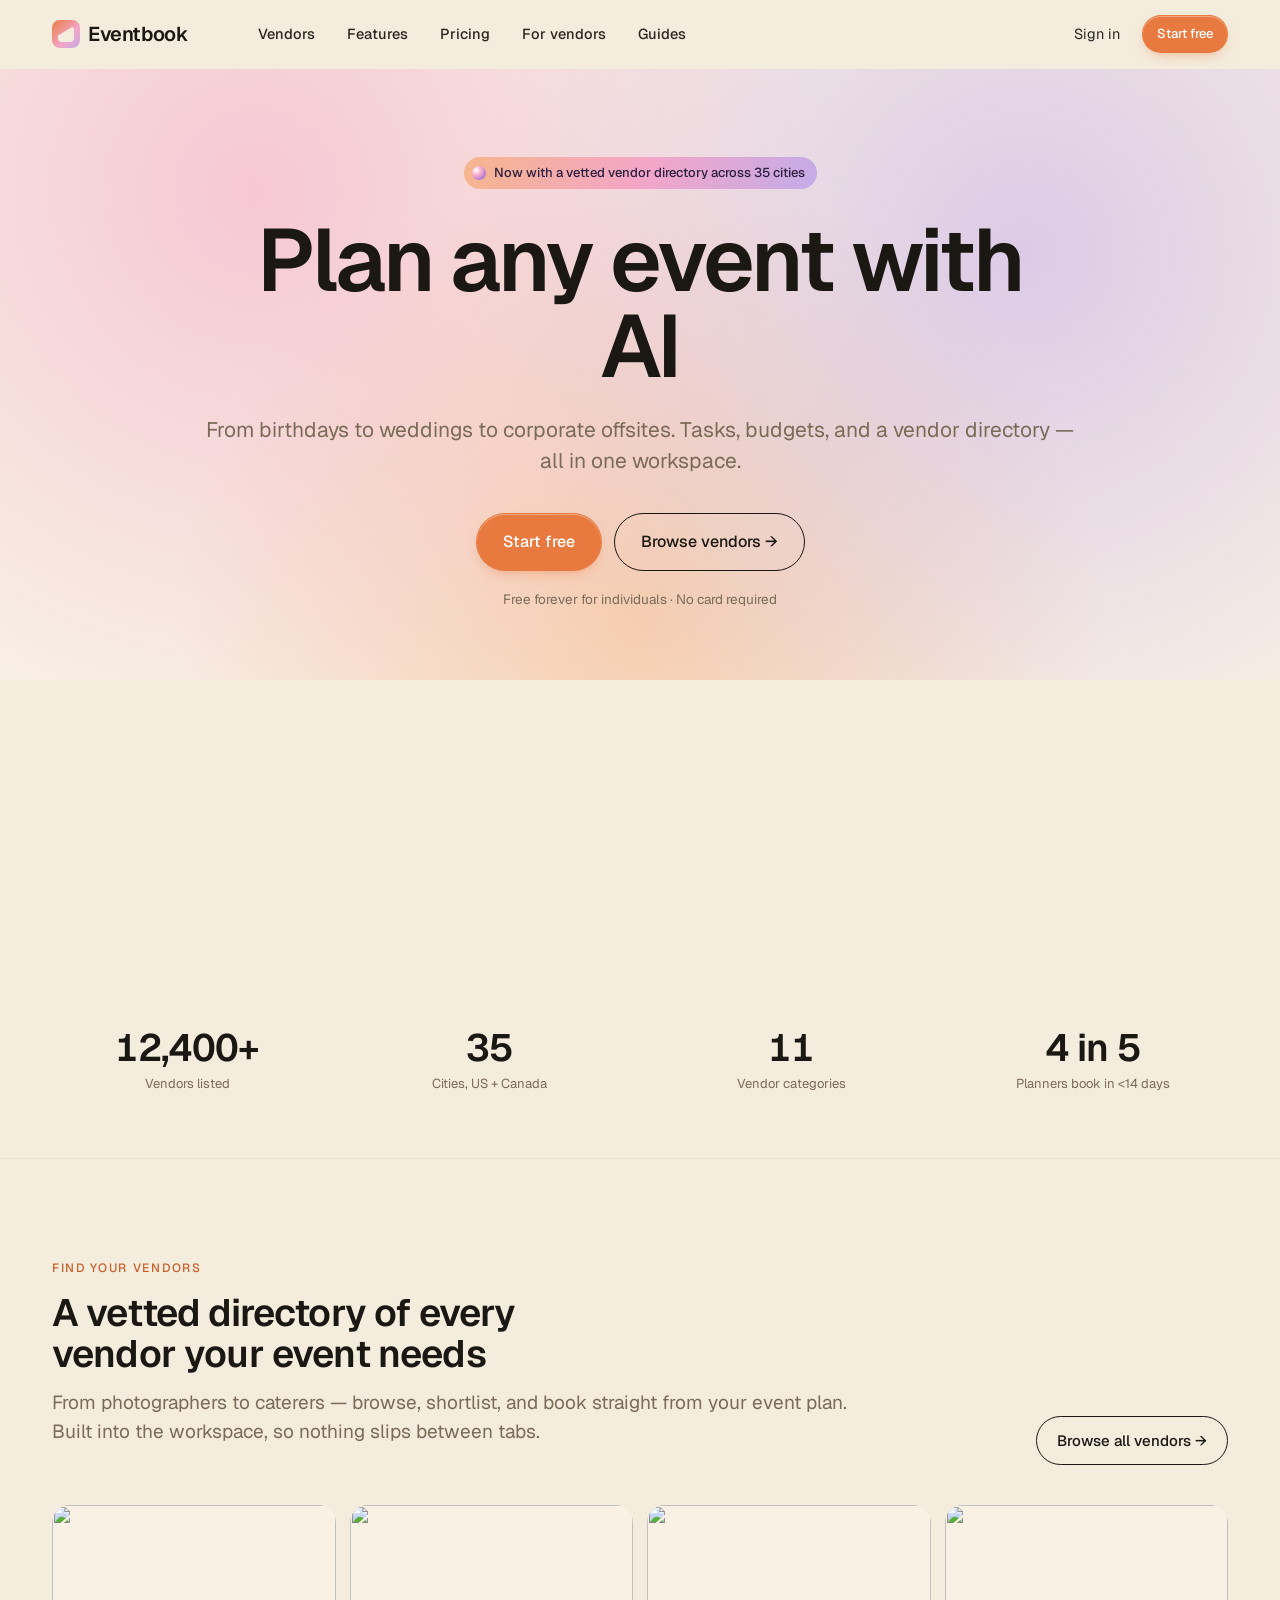
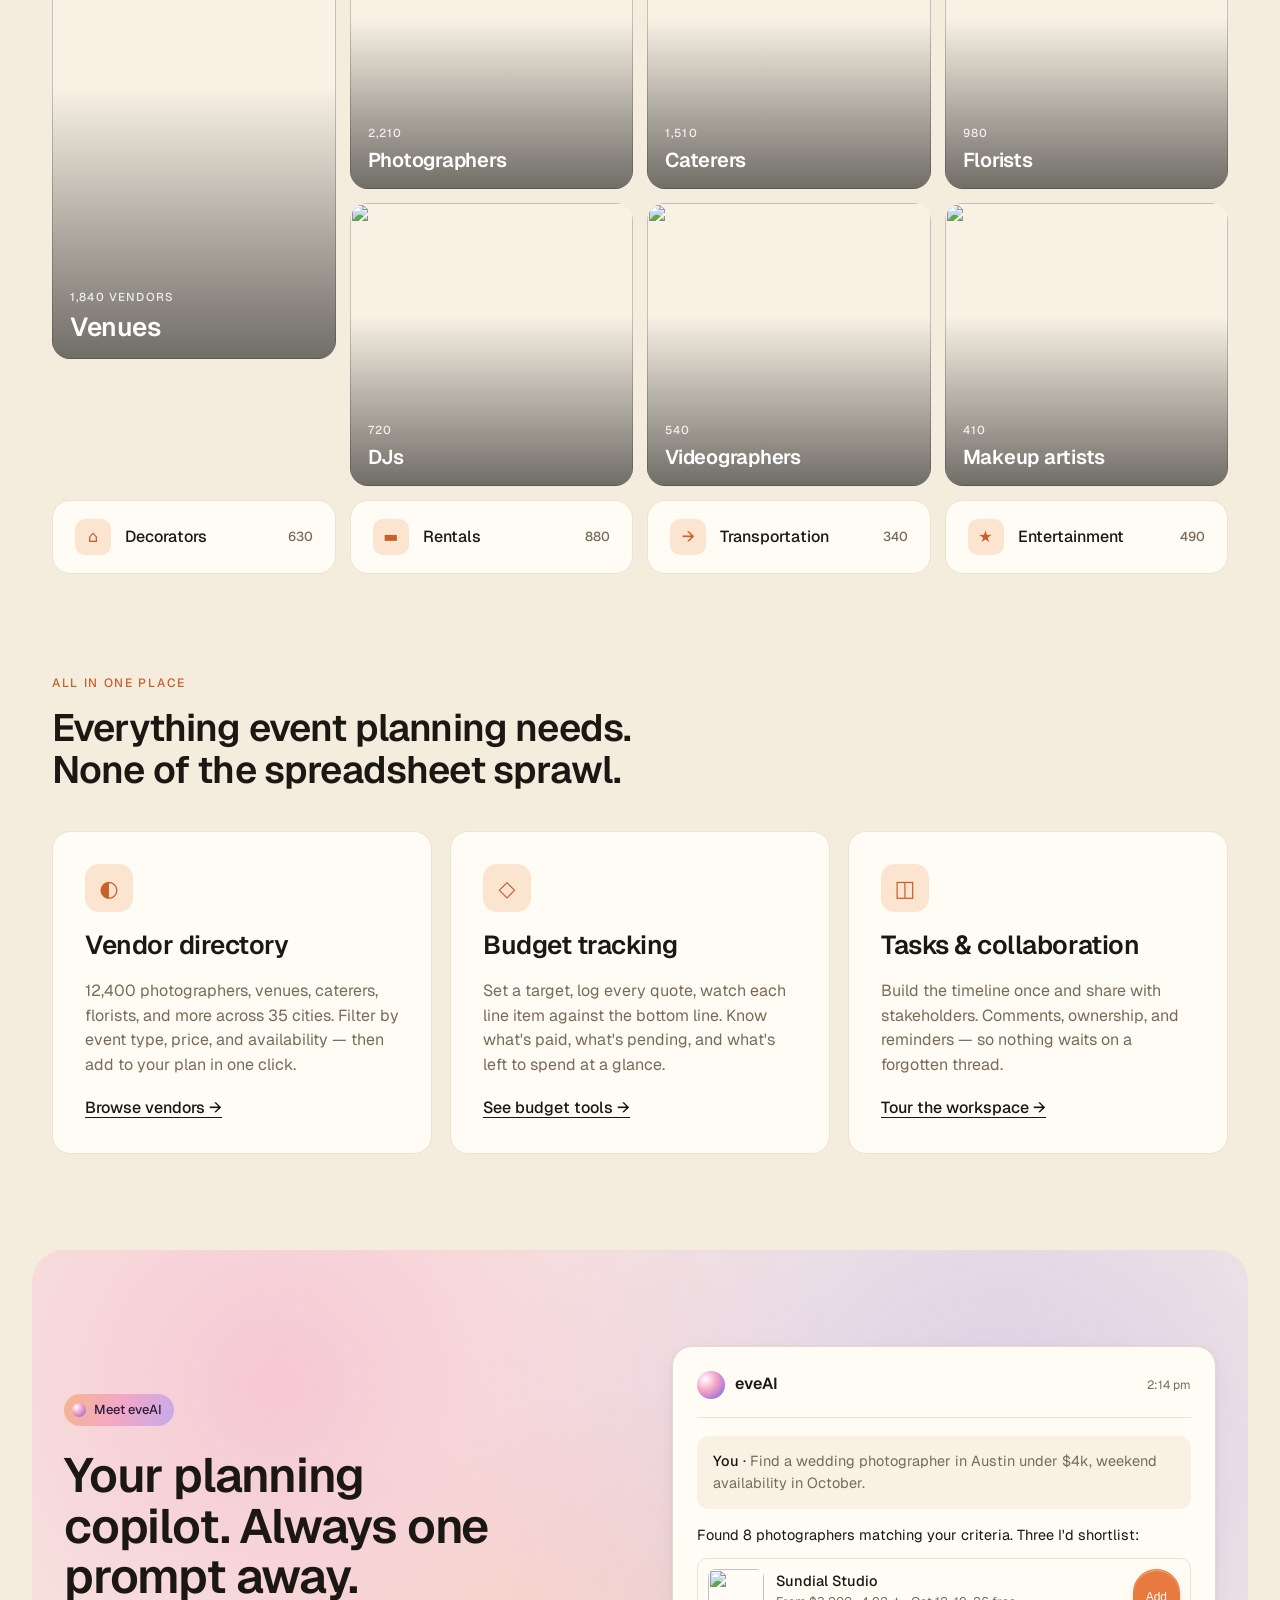
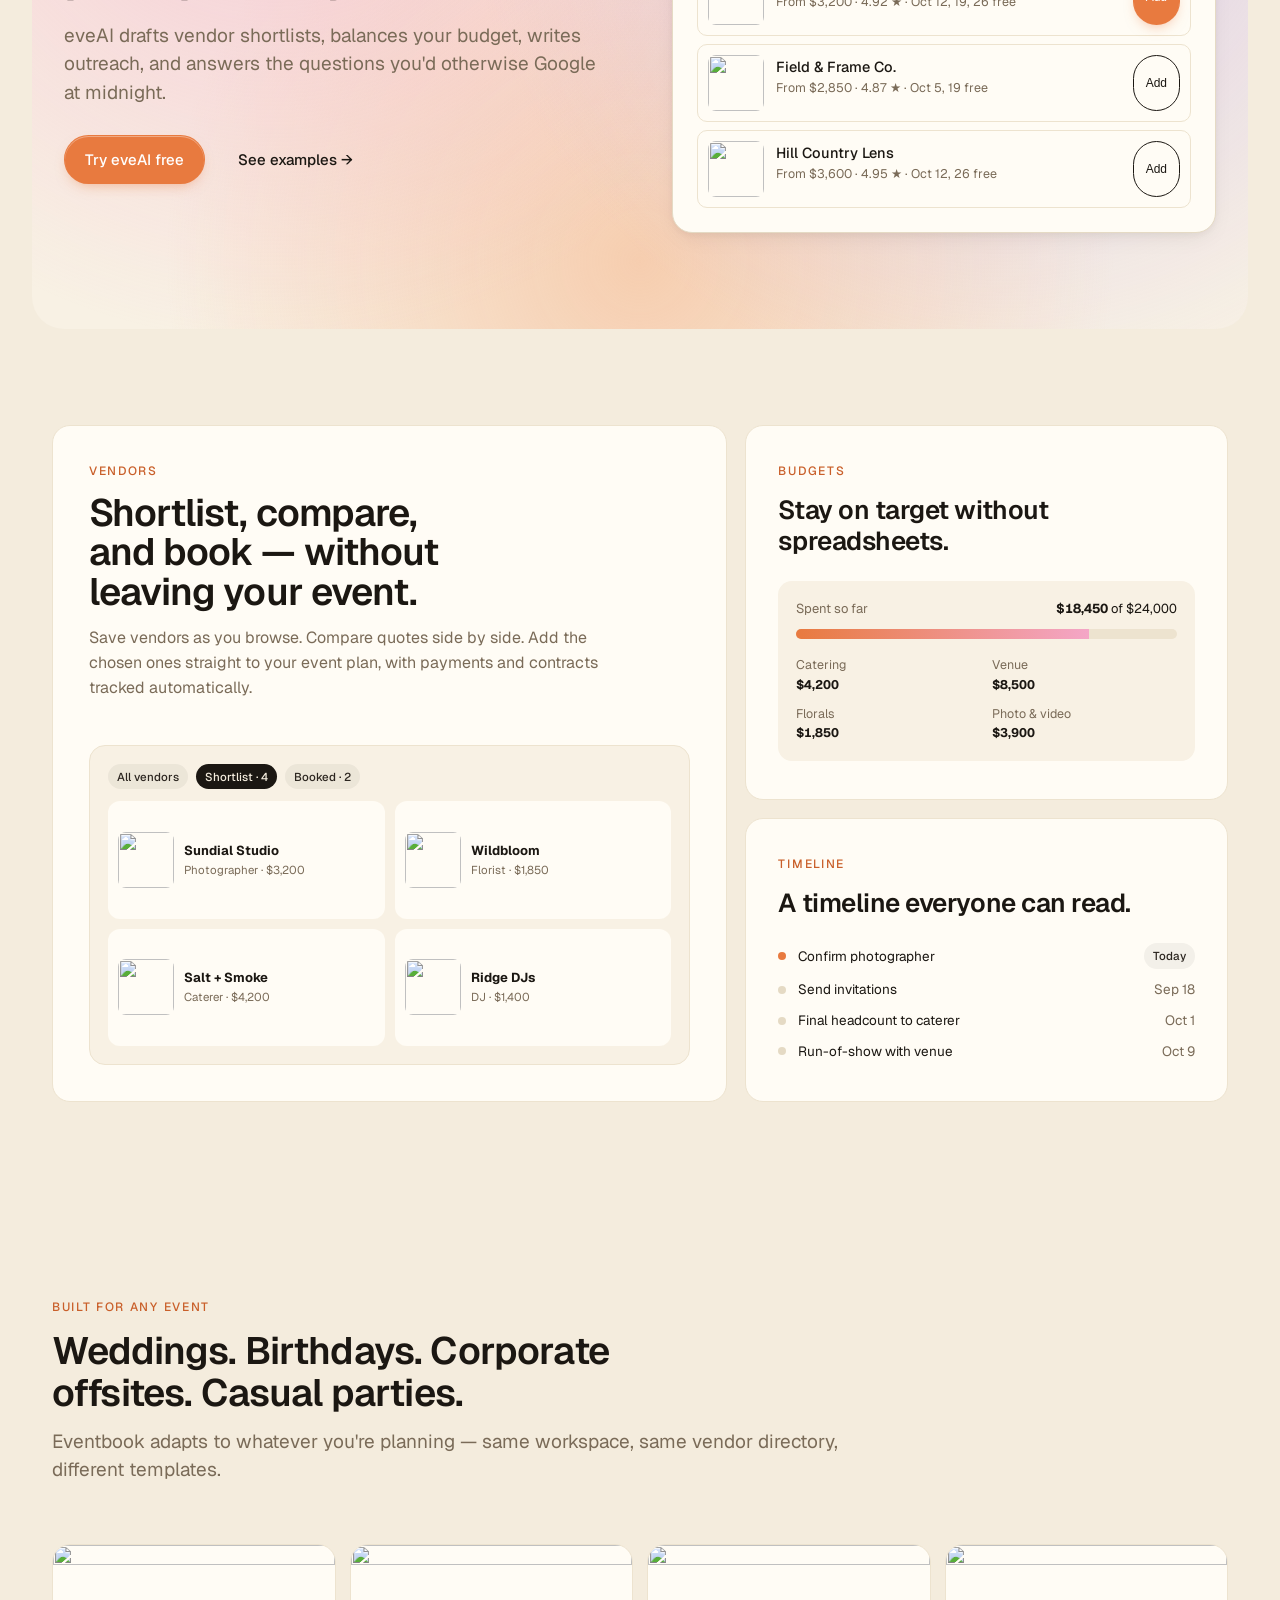
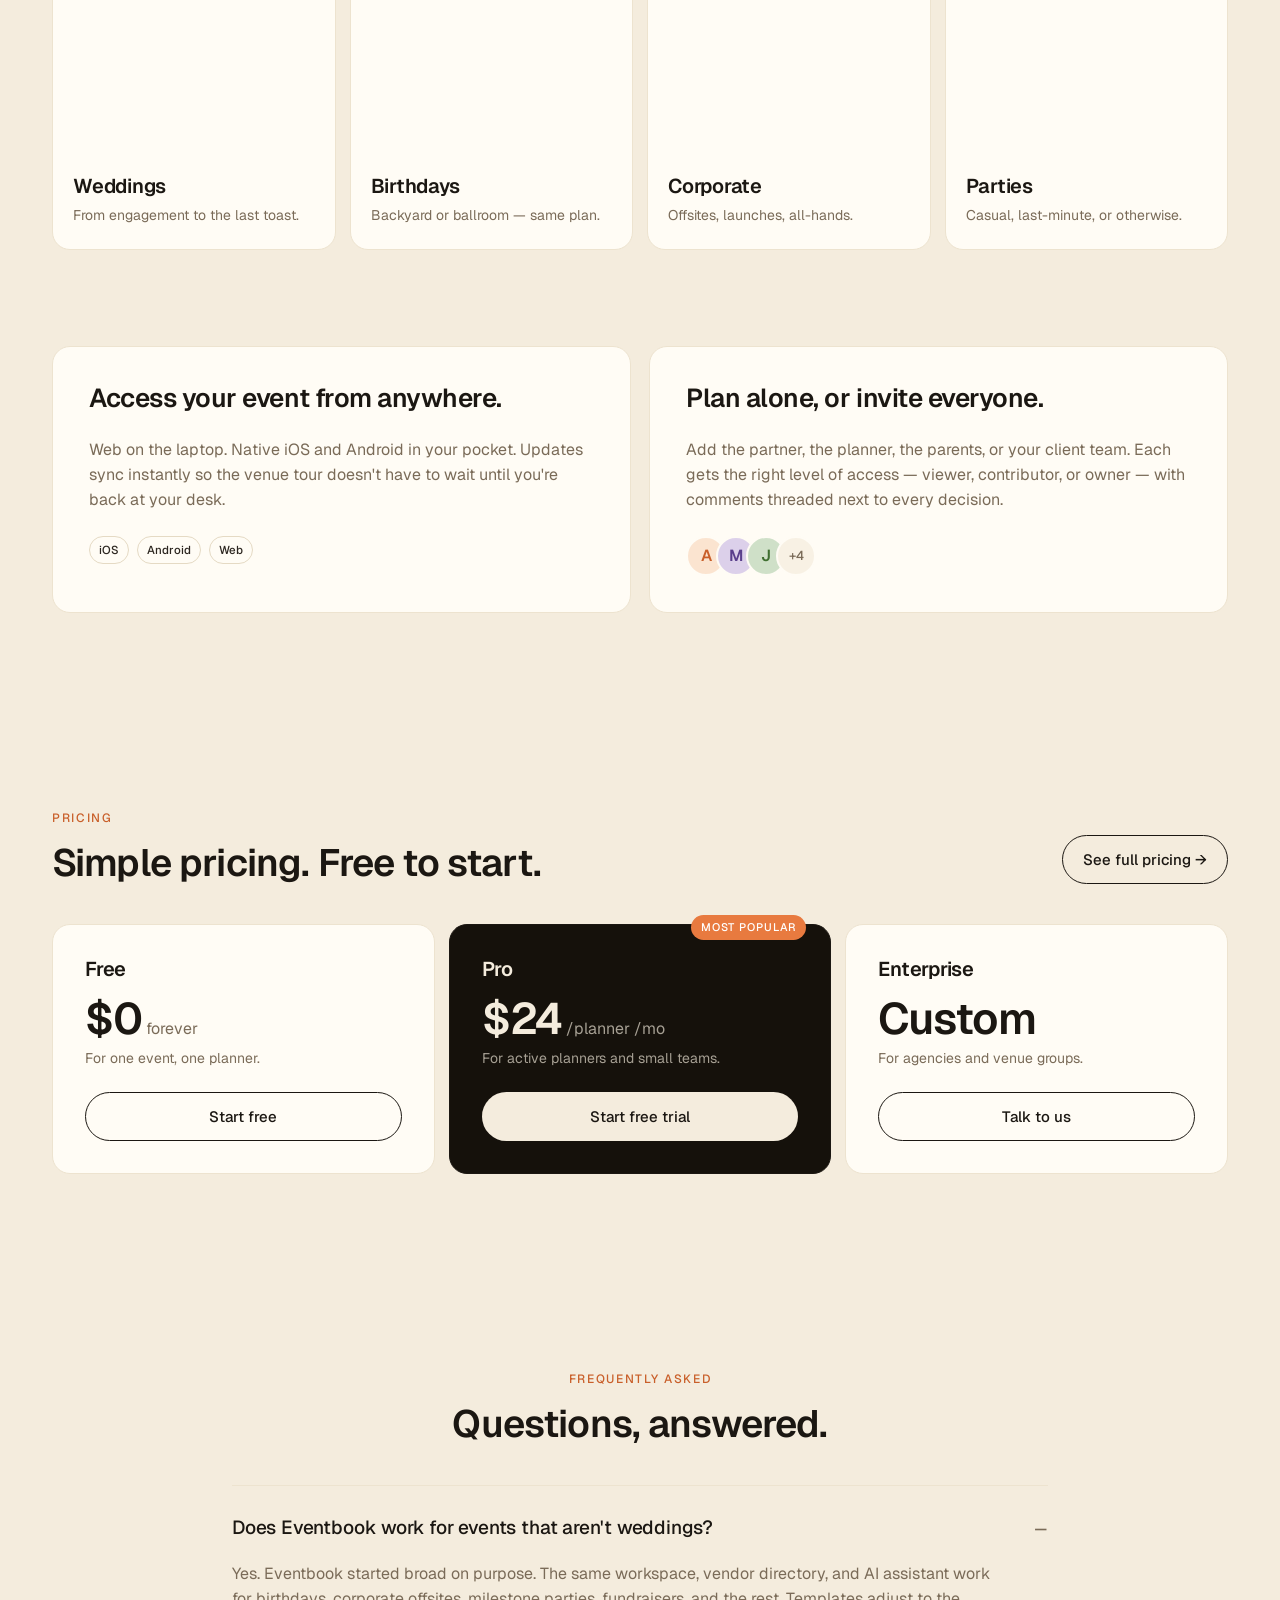
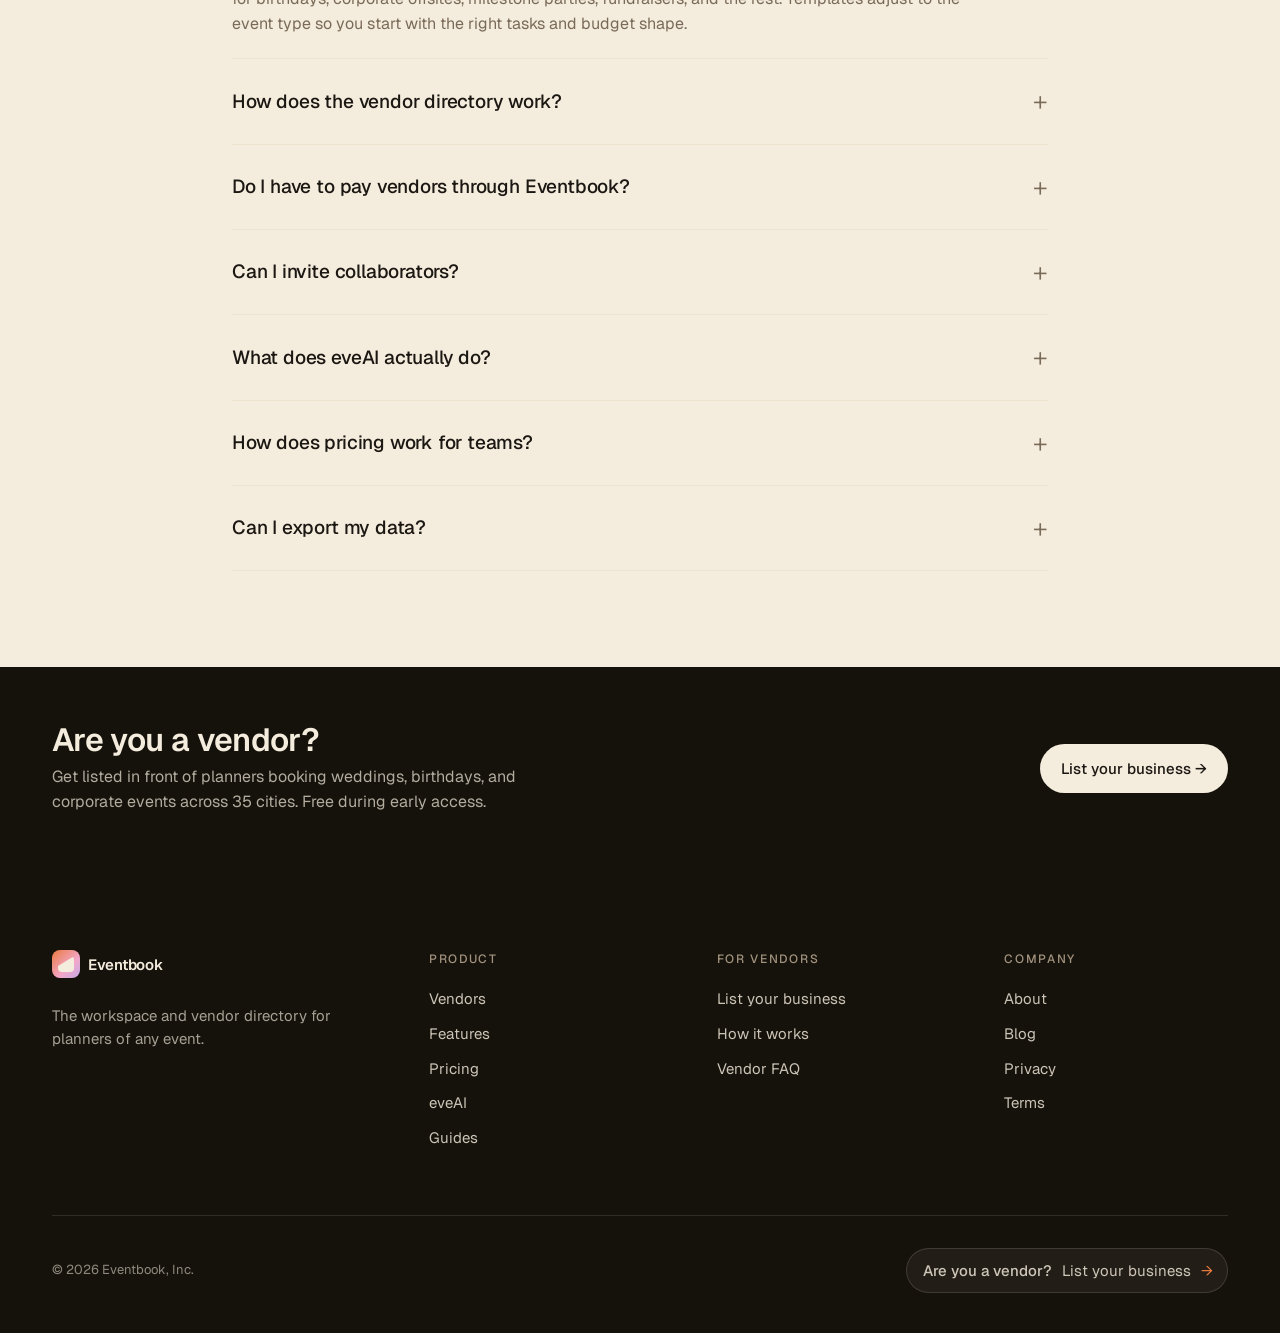
==== index.html @ e041ca1d "Add files via upload" ====
<!DOCTYPE html>
<html lang="en">
<head>
<meta charset="UTF-8" />
<meta name="viewport" content="width=device-width, initial-scale=1" />
<title>Eventbook — Plan any event with AI</title>
<link rel="preconnect" href="https://fonts.googleapis.com" />
<link rel="preconnect" href="https://fonts.gstatic.com" crossorigin />
<link href="https://fonts.googleapis.com/css2?family=Geist:wght@400;500;600;700&display=swap" rel="stylesheet" />
<link rel="stylesheet" href="style.css" />
</head>
<body data-screen-label="01 Home">

<!-- ============ NAV ============ -->
<header class="nav">
  <div class="container nav-inner">
    <a href="index.html" class="logo">
      <span class="logo-mark"></span>
      Eventbook
    </a>
    <nav class="nav-links">
      <a href="vendors.html">Vendors</a>
      <a href="#features">Features</a>
      <a href="#pricing">Pricing</a>
      <a href="for-vendors.html">For vendors</a>
      <a href="#guides">Guides</a>
    </nav>
    <div class="nav-actions">
      <a class="signin" href="#">Sign in</a>
      <a class="btn btn-primary btn-sm" href="#">Start free</a>
    </div>
  </div>
</header>

<!-- ============ HERO ============ -->
<section class="ai-bg" style="padding: 88px 0 56px; position: relative; overflow: hidden;">
  <div class="container" style="text-align: center; position: relative;">
    <span class="ai-pill" style="margin-bottom: 28px;">
      <span class="ai-dot"></span>
      Now with a vetted vendor directory across 35 cities
    </span>
    <h1 class="display-1" style="max-width: 14ch; margin: 0 auto;">Plan any event with AI</h1>
    <p class="lead" style="margin: 24px auto 0; font-size: 21px;">
      From birthdays to weddings to corporate offsites. Tasks, budgets, and a vendor directory — all in one workspace.
    </p>
    <div style="display: inline-flex; gap: 12px; margin-top: 36px; flex-wrap: wrap; justify-content: center;">
      <a href="#" class="btn btn-primary btn-lg">Start free</a>
      <a href="vendors.html" class="btn btn-outline btn-lg">Browse vendors →</a>
    </div>
    <p class="muted" style="margin-top: 18px; font-size: 13.5px;">
      Free forever for individuals · No card required
    </p>
  </div>
</section>

<!-- Hero marquee -->
<section style="padding: 24px 0 80px;">
  <div class="marquee">
    <div class="marquee-track">
      <img src="https://images.unsplash.com/photo-1519225421980-715cb0215aed?w=520&q=80&auto=format&fit=crop" alt="" />
      <img src="https://images.unsplash.com/photo-1530103862676-de8c9debad1d?w=520&q=80&auto=format&fit=crop" alt="" />
      <img src="https://images.unsplash.com/photo-1464366400600-7168b8af9bc3?w=520&q=80&auto=format&fit=crop" alt="" />
      <img src="https://images.unsplash.com/photo-1511795409834-ef04bbd61622?w=520&q=80&auto=format&fit=crop" alt="" />
      <img src="https://images.unsplash.com/photo-1469371670807-013ccf25f16a?w=520&q=80&auto=format&fit=crop" alt="" />
      <img src="https://images.unsplash.com/photo-1414235077428-338989a2e8c0?w=520&q=80&auto=format&fit=crop" alt="" />
      <img src="https://images.unsplash.com/photo-1535254973040-607b474cb50d?w=520&q=80&auto=format&fit=crop" alt="" />
      <img src="https://images.unsplash.com/photo-1519741497674-611481863552?w=520&q=80&auto=format&fit=crop" alt="" />
      <!-- duplicate for seamless loop -->
      <img src="https://images.unsplash.com/photo-1519225421980-715cb0215aed?w=520&q=80&auto=format&fit=crop" alt="" />
      <img src="https://images.unsplash.com/photo-1530103862676-de8c9debad1d?w=520&q=80&auto=format&fit=crop" alt="" />
      <img src="https://images.unsplash.com/photo-1464366400600-7168b8af9bc3?w=520&q=80&auto=format&fit=crop" alt="" />
      <img src="https://images.unsplash.com/photo-1511795409834-ef04bbd61622?w=520&q=80&auto=format&fit=crop" alt="" />
      <img src="https://images.unsplash.com/photo-1469371670807-013ccf25f16a?w=520&q=80&auto=format&fit=crop" alt="" />
      <img src="https://images.unsplash.com/photo-1414235077428-338989a2e8c0?w=520&q=80&auto=format&fit=crop" alt="" />
      <img src="https://images.unsplash.com/photo-1535254973040-607b474cb50d?w=520&q=80&auto=format&fit=crop" alt="" />
      <img src="https://images.unsplash.com/photo-1519741497674-611481863552?w=520&q=80&auto=format&fit=crop" alt="" />
    </div>
  </div>
</section>

<!-- ============ TRUST STRIP ============ -->
<section class="stats-row" style="padding: 24px 0 64px; border-bottom: 1px solid var(--border-soft);">
  <div class="container">
    <div style="display: grid; grid-template-columns: repeat(4, 1fr); gap: 32px; text-align: center;">
      <div>
        <div class="display-3 tabular" style="font-size: 38px;">12,400+</div>
        <div class="muted" style="font-size: 13px; margin-top: 6px;">Vendors listed</div>
      </div>
      <div>
        <div class="display-3 tabular" style="font-size: 38px;">35</div>
        <div class="muted" style="font-size: 13px; margin-top: 6px;">Cities, US + Canada</div>
      </div>
      <div>
        <div class="display-3 tabular" style="font-size: 38px;">11</div>
        <div class="muted" style="font-size: 13px; margin-top: 6px;">Vendor categories</div>
      </div>
      <div>
        <div class="display-3 tabular" style="font-size: 38px;">4 in 5</div>
        <div class="muted" style="font-size: 13px; margin-top: 6px;">Planners book in &lt;14 days</div>
      </div>
    </div>
  </div>
</section>

<!-- ============ DIRECTORY TEASER (lead with the new directory) ============ -->
<section class="section">
  <div class="container">
    <div class="section-head">
      <div>
        <span class="eyebrow">Find your vendors</span>
        <h2 class="h2" style="margin-top: 12px; max-width: 18ch;">A vetted directory of every vendor your event needs</h2>
        <p class="lead" style="margin-top: 14px;">From photographers to caterers — browse, shortlist, and book straight from your event plan. Built into the workspace, so nothing slips between tabs.</p>
      </div>
      <div class="right">
        <a href="vendors.html" class="btn btn-outline">Browse all vendors →</a>
      </div>
    </div>

    <div style="display: grid; grid-template-columns: repeat(4, 1fr); gap: 14px;">
      <a href="directory.html" class="cat-tile" style="grid-row: span 2; aspect-ratio: 1 / 1.6;">
        <img src="https://images.unsplash.com/photo-1465495976277-4387d4b0b4c6?w=700&q=80&auto=format&fit=crop" alt="" />
        <div class="cat-tile-body">
          <span class="cat-count">1,840 vendors</span>
          <h3 class="h3" style="color: #fff;">Venues</h3>
        </div>
      </a>
      <a href="directory.html" class="cat-tile">
        <img src="https://images.unsplash.com/photo-1519741497674-611481863552?w=600&q=80&auto=format&fit=crop" alt="" />
        <div class="cat-tile-body">
          <span class="cat-count">2,210</span>
          <h3 class="h4" style="color: #fff;">Photographers</h3>
        </div>
      </a>
      <a href="#" class="cat-tile">
        <img src="https://images.unsplash.com/photo-1414235077428-338989a2e8c0?w=600&q=80&auto=format&fit=crop" alt="" />
        <div class="cat-tile-body">
          <span class="cat-count">1,510</span>
          <h3 class="h4" style="color: #fff;">Caterers</h3>
        </div>
      </a>
      <a href="#" class="cat-tile">
        <img src="https://images.unsplash.com/photo-1464366400600-7168b8af9bc3?w=600&q=80&auto=format&fit=crop" alt="" />
        <div class="cat-tile-body">
          <span class="cat-count">980</span>
          <h3 class="h4" style="color: #fff;">Florists</h3>
        </div>
      </a>
      <a href="#" class="cat-tile">
        <img src="https://images.unsplash.com/photo-1493676304819-0d7a8d026dcf?w=600&q=80&auto=format&fit=crop" alt="" />
        <div class="cat-tile-body">
          <span class="cat-count">720</span>
          <h3 class="h4" style="color: #fff;">DJs</h3>
        </div>
      </a>
      <a href="#" class="cat-tile">
        <img src="https://images.unsplash.com/photo-1492684223066-81342ee5ff30?w=600&q=80&auto=format&fit=crop" alt="" />
        <div class="cat-tile-body">
          <span class="cat-count">540</span>
          <h3 class="h4" style="color: #fff;">Videographers</h3>
        </div>
      </a>
      <a href="#" class="cat-tile">
        <img src="https://images.unsplash.com/photo-1487530811176-3780de880c2d?w=600&q=80&auto=format&fit=crop" alt="" />
        <div class="cat-tile-body">
          <span class="cat-count">410</span>
          <h3 class="h4" style="color: #fff;">Makeup artists</h3>
        </div>
      </a>
    </div>

    <div style="display: grid; grid-template-columns: repeat(4, 1fr); gap: 14px; margin-top: 14px;">
      <a href="#" class="cat-card-sm">
        <span class="cat-ico">⌂</span>
        <span>Decorators</span>
        <span class="muted">630</span>
      </a>
      <a href="#" class="cat-card-sm">
        <span class="cat-ico">▬</span>
        <span>Rentals</span>
        <span class="muted">880</span>
      </a>
      <a href="#" class="cat-card-sm">
        <span class="cat-ico">→</span>
        <span>Transportation</span>
        <span class="muted">340</span>
      </a>
      <a href="#" class="cat-card-sm">
        <span class="cat-ico">★</span>
        <span>Entertainment</span>
        <span class="muted">490</span>
      </a>
    </div>
  </div>
</section>

<style>
.cat-tile {
  position: relative;
  display: block;
  aspect-ratio: 1 / 1;
  border-radius: var(--r-lg);
  overflow: hidden;
  background: var(--cream-2);
}
.cat-tile img {
  position: absolute; inset: 0;
  width: 100%; height: 100%; object-fit: cover;
  transition: transform .5s ease;
}
.cat-tile::after {
  content: "";
  position: absolute; inset: 0;
  background: linear-gradient(180deg, rgba(0,0,0,0) 40%, rgba(0,0,0,.55) 100%);
}
.cat-tile:hover img { transform: scale(1.04); }
.cat-tile-body {
  position: absolute; left: 18px; right: 18px; bottom: 16px;
  z-index: 1;
  color: #fff;
  display: flex; flex-direction: column; gap: 6px;
}
.cat-count {
  font-size: 11.5px;
  font-weight: 500;
  text-transform: uppercase;
  letter-spacing: 0.1em;
  color: rgba(255,255,255,.85);
}
.cat-card-sm {
  display: flex; align-items: center; gap: 14px;
  padding: 18px 22px;
  border: 1px solid var(--border-soft);
  border-radius: var(--r-lg);
  background: var(--paper);
  font-size: 16px;
  font-weight: 500;
  color: var(--ink);
  transition: border-color .15s ease, transform .15s ease;
}
.cat-card-sm:hover { border-color: var(--ink); transform: translateY(-2px); }
.cat-card-sm .cat-ico {
  width: 36px; height: 36px;
  border-radius: 10px;
  background: var(--peach-tint);
  color: var(--peach-deep);
  display: flex; align-items: center; justify-content: center;
  font-size: 16px;
}
.cat-card-sm .muted { margin-left: auto; font-size: 13px; }
</style>

<!-- ============ THREE PILLARS ============ -->
<section class="section" id="features" style="padding-top: 0;">
  <div class="container">
    <div class="section-head">
      <div>
        <span class="eyebrow">All in one place</span>
        <h2 class="h2" style="margin-top: 12px;">Everything event planning needs.<br/>None of the spreadsheet sprawl.</h2>
      </div>
    </div>
    <div style="display: grid; grid-template-columns: repeat(3, 1fr); gap: 18px;">
      <div class="card" style="padding: 32px; display: flex; flex-direction: column; gap: 18px; min-height: 320px;">
        <div style="width: 48px; height: 48px; border-radius: 14px; background: var(--peach-tint); color: var(--peach-deep); display: flex; align-items: center; justify-content: center; font-size: 22px;">◐</div>
        <h3 class="h3">Vendor directory</h3>
        <p class="muted" style="margin: 0;">12,400 photographers, venues, caterers, florists, and more across 35 cities. Filter by event type, price, and availability — then add to your plan in one click.</p>
        <a href="vendors.html" class="muted" style="margin-top: auto; font-weight: 500; color: var(--ink); text-decoration: underline; text-underline-offset: 4px;">Browse vendors →</a>
      </div>
      <div class="card" style="padding: 32px; display: flex; flex-direction: column; gap: 18px; min-height: 320px;">
        <div style="width: 48px; height: 48px; border-radius: 14px; background: var(--peach-tint); color: var(--peach-deep); display: flex; align-items: center; justify-content: center; font-size: 22px;">◇</div>
        <h3 class="h3">Budget tracking</h3>
        <p class="muted" style="margin: 0;">Set a target, log every quote, watch each line item against the bottom line. Know what's paid, what's pending, and what's left to spend at a glance.</p>
        <a href="#" class="muted" style="margin-top: auto; font-weight: 500; color: var(--ink); text-decoration: underline; text-underline-offset: 4px;">See budget tools →</a>
      </div>
      <div class="card" style="padding: 32px; display: flex; flex-direction: column; gap: 18px; min-height: 320px;">
        <div style="width: 48px; height: 48px; border-radius: 14px; background: var(--peach-tint); color: var(--peach-deep); display: flex; align-items: center; justify-content: center; font-size: 22px;">◫</div>
        <h3 class="h3">Tasks & collaboration</h3>
        <p class="muted" style="margin: 0;">Build the timeline once and share with stakeholders. Comments, ownership, and reminders — so nothing waits on a forgotten thread.</p>
        <a href="#" class="muted" style="margin-top: auto; font-weight: 500; color: var(--ink); text-decoration: underline; text-underline-offset: 4px;">Tour the workspace →</a>
      </div>
    </div>
  </div>
</section>

<!-- ============ EVEAI ============ -->
<section class="section ai-bg" style="margin: 0 32px; border-radius: 32px;">
  <div class="container" style="display: grid; grid-template-columns: 1fr 1fr; gap: 64px; align-items: center;">
    <div>
      <span class="ai-pill" style="margin-bottom: 24px;">
        <span class="ai-dot"></span>
        Meet eveAI
      </span>
      <h2 class="display-3" style="max-width: 14ch;">Your planning copilot. Always one prompt away.</h2>
      <p class="lead" style="margin-top: 20px;">
        eveAI drafts vendor shortlists, balances your budget, writes outreach, and answers the questions you'd otherwise Google at midnight.
      </p>
      <div style="display: flex; gap: 12px; margin-top: 28px; flex-wrap: wrap;">
        <a href="#" class="btn btn-primary">Try eveAI free</a>
        <a href="#" class="btn btn-ghost">See examples →</a>
      </div>
    </div>
    <div>
      <div style="background: var(--paper); border: 1px solid var(--border); border-radius: 20px; padding: 24px; box-shadow: var(--shadow-md);">
        <div style="display: flex; align-items: center; gap: 10px; padding-bottom: 18px; border-bottom: 1px solid var(--border-soft); margin-bottom: 18px;">
          <div class="ai-dot" style="width: 28px; height: 28px;"></div>
          <div style="font-weight: 600;">eveAI</div>
          <div class="muted" style="font-size: 12px; margin-left: auto;">2:14 pm</div>
        </div>
        <div style="background: var(--cream-2); padding: 14px 16px; border-radius: 12px; font-size: 14.5px; margin-bottom: 14px;">
          <span style="font-weight: 500;">You</span> &middot; <span class="muted">Find a wedding photographer in Austin under $4k, weekend availability in October.</span>
        </div>
        <div style="font-size: 14.5px; line-height: 1.6;">
          Found 8 photographers matching your criteria. Three I'd shortlist:
          <div style="margin-top: 12px; display: grid; gap: 8px;">
            <div style="display: flex; gap: 12px; padding: 10px; border: 1px solid var(--border-soft); border-radius: 10px;">
              <img src="https://images.unsplash.com/photo-1519225421980-715cb0215aed?w=160&q=80&auto=format&fit=crop" style="width: 56px; height: 56px; border-radius: 8px; object-fit: cover;" alt="" />
              <div style="flex: 1;">
                <div style="font-weight: 500;">Sundial Studio</div>
                <div class="muted" style="font-size: 12.5px;">From $3,200 · 4.92 ★ · Oct 12, 19, 26 free</div>
              </div>
              <button class="btn btn-primary btn-sm" style="font-size: 12px; padding: 6px 12px;">Add</button>
            </div>
            <div style="display: flex; gap: 12px; padding: 10px; border: 1px solid var(--border-soft); border-radius: 10px;">
              <img src="https://images.unsplash.com/photo-1519741497674-611481863552?w=160&q=80&auto=format&fit=crop" style="width: 56px; height: 56px; border-radius: 8px; object-fit: cover;" alt="" />
              <div style="flex: 1;">
                <div style="font-weight: 500;">Field & Frame Co.</div>
                <div class="muted" style="font-size: 12.5px;">From $2,850 · 4.87 ★ · Oct 5, 19 free</div>
              </div>
              <button class="btn btn-outline btn-sm" style="font-size: 12px; padding: 6px 12px;">Add</button>
            </div>
            <div style="display: flex; gap: 12px; padding: 10px; border: 1px solid var(--border-soft); border-radius: 10px;">
              <img src="https://images.unsplash.com/photo-1469371670807-013ccf25f16a?w=160&q=80&auto=format&fit=crop" style="width: 56px; height: 56px; border-radius: 8px; object-fit: cover;" alt="" />
              <div style="flex: 1;">
                <div style="font-weight: 500;">Hill Country Lens</div>
                <div class="muted" style="font-size: 12.5px;">From $3,600 · 4.95 ★ · Oct 12, 26 free</div>
              </div>
              <button class="btn btn-outline btn-sm" style="font-size: 12px; padding: 6px 12px;">Add</button>
            </div>
          </div>
        </div>
      </div>
    </div>
  </div>
</section>

<!-- ============ BENTO FEATURE GRID ============ -->
<section class="section">
  <div class="container">
    <div style="display: grid; grid-template-columns: 1.4fr 1fr; grid-template-rows: auto auto; gap: 18px;">
      <div class="card" style="padding: 36px; grid-row: span 2; display: flex; flex-direction: column;">
        <span class="eyebrow">Vendors</span>
        <h3 class="display-3" style="margin-top: 12px; max-width: 14ch; font-size: 38px;">Shortlist, compare, and book — without leaving your event.</h3>
        <p class="muted" style="margin-top: 14px; max-width: 50ch;">Save vendors as you browse. Compare quotes side by side. Add the chosen ones straight to your event plan, with payments and contracts tracked automatically.</p>
        <div style="margin-top: 28px; flex: 1; min-height: 320px; background: var(--cream-2); border-radius: 16px; border: 1px solid var(--border-soft); padding: 18px; display: flex; flex-direction: column; gap: 12px;">
          <div style="display: flex; gap: 8px; font-size: 12.5px;">
            <span class="chip chip-neutral">All vendors</span>
            <span class="chip" style="background: var(--ink); color: var(--cream);">Shortlist · 4</span>
            <span class="chip chip-neutral">Booked · 2</span>
          </div>
          <div style="display: grid; grid-template-columns: repeat(2, 1fr); gap: 10px; flex: 1;">
            <div style="background: var(--paper); border-radius: 12px; padding: 10px; display: flex; gap: 10px; align-items: center;">
              <img src="https://images.unsplash.com/photo-1519225421980-715cb0215aed?w=160&q=80&auto=format&fit=crop" style="width: 56px; height: 56px; border-radius: 8px; object-fit: cover;" alt="" />
              <div style="font-size: 13px;"><strong>Sundial Studio</strong><div class="muted" style="font-size: 11.5px;">Photographer · $3,200</div></div>
            </div>
            <div style="background: var(--paper); border-radius: 12px; padding: 10px; display: flex; gap: 10px; align-items: center;">
              <img src="https://images.unsplash.com/photo-1464366400600-7168b8af9bc3?w=160&q=80&auto=format&fit=crop" style="width: 56px; height: 56px; border-radius: 8px; object-fit: cover;" alt="" />
              <div style="font-size: 13px;"><strong>Wildbloom</strong><div class="muted" style="font-size: 11.5px;">Florist · $1,850</div></div>
            </div>
            <div style="background: var(--paper); border-radius: 12px; padding: 10px; display: flex; gap: 10px; align-items: center;">
              <img src="https://images.unsplash.com/photo-1414235077428-338989a2e8c0?w=160&q=80&auto=format&fit=crop" style="width: 56px; height: 56px; border-radius: 8px; object-fit: cover;" alt="" />
              <div style="font-size: 13px;"><strong>Salt + Smoke</strong><div class="muted" style="font-size: 11.5px;">Caterer · $4,200</div></div>
            </div>
            <div style="background: var(--paper); border-radius: 12px; padding: 10px; display: flex; gap: 10px; align-items: center;">
              <img src="https://images.unsplash.com/photo-1493676304819-0d7a8d026dcf?w=160&q=80&auto=format&fit=crop" style="width: 56px; height: 56px; border-radius: 8px; object-fit: cover;" alt="" />
              <div style="font-size: 13px;"><strong>Ridge DJs</strong><div class="muted" style="font-size: 11.5px;">DJ · $1,400</div></div>
            </div>
          </div>
        </div>
      </div>
      <div class="card" style="padding: 32px;">
        <span class="eyebrow">Budgets</span>
        <h3 class="h3" style="margin-top: 12px;">Stay on target without spreadsheets.</h3>
        <div style="margin-top: 24px; padding: 18px; background: var(--cream-2); border-radius: 14px;">
          <div style="display: flex; justify-content: space-between; font-size: 13px; margin-bottom: 10px;">
            <span class="muted">Spent so far</span>
            <span class="tabular"><strong>$18,450</strong> of $24,000</span>
          </div>
          <div style="height: 10px; border-radius: 999px; background: var(--border-soft); overflow: hidden;">
            <div style="width: 77%; height: 100%; background: linear-gradient(90deg, var(--peach), #F4A6C7);"></div>
          </div>
          <div style="display: grid; grid-template-columns: 1fr 1fr; gap: 10px; margin-top: 16px; font-size: 12.5px;">
            <div><span class="muted">Catering</span><div><strong class="tabular">$4,200</strong></div></div>
            <div><span class="muted">Venue</span><div><strong class="tabular">$8,500</strong></div></div>
            <div><span class="muted">Florals</span><div><strong class="tabular">$1,850</strong></div></div>
            <div><span class="muted">Photo & video</span><div><strong class="tabular">$3,900</strong></div></div>
          </div>
        </div>
      </div>
      <div class="card" style="padding: 32px;">
        <span class="eyebrow">Timeline</span>
        <h3 class="h3" style="margin-top: 12px;">A timeline everyone can read.</h3>
        <div style="margin-top: 24px; display: flex; flex-direction: column; gap: 10px; font-size: 13.5px;">
          <div style="display: flex; gap: 12px; align-items: center;">
            <div style="width: 8px; height: 8px; border-radius: 50%; background: var(--peach);"></div>
            <span style="flex: 1;">Confirm photographer</span>
            <span class="chip chip-neutral">Today</span>
          </div>
          <div style="display: flex; gap: 12px; align-items: center;">
            <div style="width: 8px; height: 8px; border-radius: 50%; background: var(--border);"></div>
            <span style="flex: 1;">Send invitations</span>
            <span class="muted">Sep 18</span>
          </div>
          <div style="display: flex; gap: 12px; align-items: center;">
            <div style="width: 8px; height: 8px; border-radius: 50%; background: var(--border);"></div>
            <span style="flex: 1;">Final headcount to caterer</span>
            <span class="muted">Oct 1</span>
          </div>
          <div style="display: flex; gap: 12px; align-items: center;">
            <div style="width: 8px; height: 8px; border-radius: 50%; background: var(--border);"></div>
            <span style="flex: 1;">Run-of-show with venue</span>
            <span class="muted">Oct 9</span>
          </div>
        </div>
      </div>
    </div>
  </div>
</section>

<!-- ============ EVENT TYPES ============ -->
<section class="section">
  <div class="container">
    <div class="section-head">
      <div>
        <span class="eyebrow">Built for any event</span>
        <h2 class="h2" style="margin-top: 12px; max-width: 22ch;">Weddings. Birthdays. Corporate offsites. Casual parties.</h2>
        <p class="lead" style="margin-top: 14px;">Eventbook adapts to whatever you're planning — same workspace, same vendor directory, different templates.</p>
      </div>
    </div>
    <div style="display: grid; grid-template-columns: repeat(4, 1fr); gap: 14px;">
      <a href="#" class="ev-card">
        <img src="https://images.unsplash.com/photo-1519741497674-611481863552?w=600&q=80&auto=format&fit=crop" alt="" />
        <div class="ev-card-body">
          <h4 class="h4">Weddings</h4>
          <p class="muted">From engagement to the last toast.</p>
        </div>
      </a>
      <a href="#" class="ev-card">
        <img src="https://images.unsplash.com/photo-1530103862676-de8c9debad1d?w=600&q=80&auto=format&fit=crop" alt="" />
        <div class="ev-card-body">
          <h4 class="h4">Birthdays</h4>
          <p class="muted">Backyard or ballroom — same plan.</p>
        </div>
      </a>
      <a href="#" class="ev-card">
        <img src="https://images.unsplash.com/photo-1511795409834-ef04bbd61622?w=600&q=80&auto=format&fit=crop" alt="" />
        <div class="ev-card-body">
          <h4 class="h4">Corporate</h4>
          <p class="muted">Offsites, launches, all-hands.</p>
        </div>
      </a>
      <a href="#" class="ev-card">
        <img src="https://images.unsplash.com/photo-1492684223066-81342ee5ff30?w=600&q=80&auto=format&fit=crop" alt="" />
        <div class="ev-card-body">
          <h4 class="h4">Parties</h4>
          <p class="muted">Casual, last-minute, or otherwise.</p>
        </div>
      </a>
    </div>
  </div>
</section>

<style>
.ev-card {
  display: block;
  border-radius: var(--r-lg);
  overflow: hidden;
  background: var(--paper);
  border: 1px solid var(--border-soft);
  transition: transform .2s ease, border-color .2s ease;
}
.ev-card:hover { transform: translateY(-3px); border-color: var(--ink); }
.ev-card img { width: 100%; aspect-ratio: 4 / 3; object-fit: cover; }
.ev-card-body { padding: 18px 20px 22px; }
.ev-card-body p { margin: 6px 0 0; font-size: 14px; }
</style>

<!-- ============ ACCESS / COLLAB ============ -->
<section class="section" style="padding-top: 0;">
  <div class="container" style="display: grid; grid-template-columns: 1fr 1fr; gap: 18px;">
    <div class="card" style="padding: 36px; display: flex; flex-direction: column; gap: 24px;">
      <h3 class="h3">Access your event from anywhere.</h3>
      <p class="muted" style="margin: 0;">Web on the laptop. Native iOS and Android in your pocket. Updates sync instantly so the venue tour doesn't have to wait until you're back at your desk.</p>
      <div style="display: flex; gap: 8px;">
        <span class="chip chip-outline">iOS</span>
        <span class="chip chip-outline">Android</span>
        <span class="chip chip-outline">Web</span>
      </div>
    </div>
    <div class="card" style="padding: 36px; display: flex; flex-direction: column; gap: 24px;">
      <h3 class="h3">Plan alone, or invite everyone.</h3>
      <p class="muted" style="margin: 0;">Add the partner, the planner, the parents, or your client team. Each gets the right level of access — viewer, contributor, or owner — with comments threaded next to every decision.</p>
      <div style="display: flex; gap: -8px;">
        <div style="width: 40px; height: 40px; border-radius: 50%; background: var(--peach-tint); border: 2px solid var(--paper); display: flex; align-items: center; justify-content: center; font-weight: 600; color: var(--peach-deep);">A</div>
        <div style="width: 40px; height: 40px; border-radius: 50%; background: #DCD0EA; border: 2px solid var(--paper); margin-left: -10px; display: flex; align-items: center; justify-content: center; font-weight: 600; color: #5A3F8C;">M</div>
        <div style="width: 40px; height: 40px; border-radius: 50%; background: #CFE0C8; border: 2px solid var(--paper); margin-left: -10px; display: flex; align-items: center; justify-content: center; font-weight: 600; color: #3F6F30;">J</div>
        <div style="width: 40px; height: 40px; border-radius: 50%; background: var(--cream-2); border: 2px solid var(--paper); margin-left: -10px; display: flex; align-items: center; justify-content: center; font-weight: 500; color: var(--muted); font-size: 13px;">+4</div>
      </div>
    </div>
  </div>
</section>

<!-- ============ PRICING TEASER ============ -->
<section class="section" id="pricing">
  <div class="container">
    <div class="section-head">
      <div>
        <span class="eyebrow">Pricing</span>
        <h2 class="h2" style="margin-top: 12px;">Simple pricing. Free to start.</h2>
      </div>
      <div class="right">
        <a href="#" class="btn btn-outline">See full pricing →</a>
      </div>
    </div>
    <div style="display: grid; grid-template-columns: repeat(3, 1fr); gap: 14px;">
      <div class="card" style="padding: 32px;">
        <h4 class="h4">Free</h4>
        <div style="margin: 14px 0 6px;"><span class="display-3" style="font-size: 44px;">$0</span><span class="muted"> forever</span></div>
        <p class="muted" style="margin: 6px 0 22px; font-size: 14px;">For one event, one planner.</p>
        <a href="#" class="btn btn-outline" style="width: 100%; justify-content: center;">Start free</a>
      </div>
      <div class="card" style="padding: 32px; border-color: var(--ink); position: relative; background: var(--ink-dark); color: var(--cream);">
        <span style="position: absolute; top: -10px; right: 24px; background: var(--peach); color: #fff; font-size: 11px; font-weight: 500; letter-spacing: 0.08em; text-transform: uppercase; padding: 4px 10px; border-radius: 999px;">Most popular</span>
        <h4 class="h4">Pro</h4>
        <div style="margin: 14px 0 6px;"><span class="display-3" style="font-size: 44px;">$24</span><span style="color: rgba(244, 236, 221, .65);"> /planner /mo</span></div>
        <p style="margin: 6px 0 22px; font-size: 14px; color: rgba(244, 236, 221, .65);">For active planners and small teams.</p>
        <a href="#" class="btn btn-on-dark" style="width: 100%; justify-content: center;">Start free trial</a>
      </div>
      <div class="card" style="padding: 32px;">
        <h4 class="h4">Enterprise</h4>
        <div style="margin: 14px 0 6px;"><span class="display-3" style="font-size: 44px;">Custom</span></div>
        <p class="muted" style="margin: 6px 0 22px; font-size: 14px;">For agencies and venue groups.</p>
        <a href="#" class="btn btn-outline" style="width: 100%; justify-content: center;">Talk to us</a>
      </div>
    </div>
  </div>
</section>

<!-- ============ FAQ ============ -->
<section class="section" id="faq">
  <div class="container" style="max-width: 880px;">
    <div class="section-head" style="justify-content: center; text-align: center;">
      <div style="margin: 0 auto;">
        <span class="eyebrow">Frequently asked</span>
        <h2 class="h2" style="margin-top: 12px;">Questions, answered.</h2>
      </div>
    </div>
    <div class="faq">
      <details open>
        <summary>Does Eventbook work for events that aren't weddings?</summary>
        <div>Yes. Eventbook started broad on purpose. The same workspace, vendor directory, and AI assistant work for birthdays, corporate offsites, milestone parties, fundraisers, and the rest. Templates adjust to the event type so you start with the right tasks and budget shape.</div>
      </details>
      <details>
        <summary>How does the vendor directory work?</summary>
        <div>Browse 12,400 vetted vendors across 11 categories and 35 cities. Filter by event type, price range, and availability, save shortlists, request quotes, and add chosen vendors directly to your event plan. Booking and payments stay tracked alongside everything else.</div>
      </details>
      <details>
        <summary>Do I have to pay vendors through Eventbook?</summary>
        <div>No. You can keep paying vendors however you and they prefer — invoice, transfer, card. Eventbook tracks the totals either way. If you'd like, we also handle deposits and milestone payments for you.</div>
      </details>
      <details>
        <summary>Can I invite collaborators?</summary>
        <div>On every plan. Free includes up to 3 collaborators per event. Pro removes the limit and adds permission roles (viewer, contributor, owner) and comment threads on every line item.</div>
      </details>
      <details>
        <summary>What does eveAI actually do?</summary>
        <div>Drafts vendor shortlists from your brief, balances your budget against your priorities, writes outreach emails, summarises long vendor threads, and answers planning questions. It works with your live data — your vendors, your dates, your budget — not a generic chatbot.</div>
      </details>
      <details>
        <summary>How does pricing work for teams?</summary>
        <div>Pro is $24 per planner per month. Add seats anytime — billed pro-rata. Enterprise covers agencies and venue groups with consolidated billing, SSO, and a dedicated CSM. Vendor listings remain free during early access.</div>
      </details>
      <details>
        <summary>Can I export my data?</summary>
        <div>Always. Export budgets, tasks, and guest lists as CSV. Export the full event plan as a printable PDF. Your data is yours, and that doesn't change if you cancel.</div>
      </details>
    </div>
  </div>
</section>

<!-- ============ VENDOR BAND ============ -->
<section class="vband">
  <div class="container vband-inner">
    <div>
      <h3>Are you a vendor?</h3>
      <p>Get listed in front of planners booking weddings, birthdays, and corporate events across 35 cities. Free during early access.</p>
    </div>
    <div style="display: flex; gap: 12px;">
      <a href="for-vendors.html" class="btn btn-on-dark">List your business →</a>
    </div>
  </div>
</section>

<!-- ============ FOOTER ============ -->
<footer class="foot">
  <div class="container">
    <div class="foot-grid">
      <div>
        <a href="index.html" class="logo" style="color: var(--cream);">
          <span class="logo-mark"></span>
          Eventbook
        </a>
        <p class="foot-blurb">The workspace and vendor directory for planners of any event.</p>
      </div>
      <div>
        <h5>Product</h5>
        <ul>
          <li><a href="vendors.html">Vendors</a></li>
          <li><a href="#features">Features</a></li>
          <li><a href="#pricing">Pricing</a></li>
          <li><a href="#">eveAI</a></li>
          <li><a href="#">Guides</a></li>
        </ul>
      </div>
      <div>
        <h5>For vendors</h5>
        <ul>
          <li><a href="for-vendors.html">List your business</a></li>
          <li><a href="for-vendors.html#how">How it works</a></li>
          <li><a href="for-vendors.html#faq">Vendor FAQ</a></li>
        </ul>
      </div>
      <div>
        <h5>Company</h5>
        <ul>
          <li><a href="#">About</a></li>
          <li><a href="#">Blog</a></li>
          <li><a href="#">Privacy</a></li>
          <li><a href="#">Terms</a></li>
        </ul>
      </div>
    </div>
    <div class="foot-bottom">
      <div class="copy">© 2026 Eventbook, Inc.</div>
      <a href="for-vendors.html" class="foot-cta">
        <strong>Are you a vendor?</strong> List your business <span class="arr">→</span>
      </a>
    </div>
  </div>
</footer>

<script src="app.js"></script>
</body>
</html>
---- style.css ----
/* ============================================================
   Eventbook — shared styles
   ============================================================ */

/* ---------- Tokens ---------- */
:root {
  --cream:        #F4ECDD;
  --cream-2:      #F8F1E4;
  --paper:        #FFFCF5;
  --ink:          #1B1712;
  --ink-2:        #2C2620;
  --muted:        #7A6B58;
  --muted-2:      #A2937E;
  --border:       #E5DAC4;
  --border-soft:  #EDE3CF;
  --peach:        #E87A3F;
  --peach-deep:   #C95F2A;
  --peach-tint:   #FBE4D0;
  --peach-tint-2: #FDF1E5;
  --ai-1:         #F5B68C;
  --ai-2:         #F4A6C7;
  --ai-3:         #C4ABE8;
  --ink-dark:     #15110B;
  --ink-dark-2:   #211B12;
  --ink-dark-3:   #2D2519;
  --ok:           #2F7D4F;
  --warn:         #B26B11;

  --shadow-sm:    0 1px 2px rgba(35, 25, 12, .06);
  --shadow-md:    0 8px 24px -8px rgba(35, 25, 12, .10), 0 2px 6px rgba(35, 25, 12, .04);
  --shadow-lg:    0 24px 60px -16px rgba(35, 25, 12, .18), 0 4px 12px rgba(35, 25, 12, .06);

  --r-sm: 8px;
  --r:    12px;
  --r-lg: 18px;
  --r-xl: 28px;

  --container: 1240px;
}

* { box-sizing: border-box; }
html, body { margin: 0; padding: 0; }

body {
  background: var(--cream);
  color: var(--ink);
  font-family: 'Geist', ui-sans-serif, system-ui, -apple-system, 'Helvetica Neue', sans-serif;
  font-size: 16px;
  line-height: 1.55;
  -webkit-font-smoothing: antialiased;
  text-rendering: optimizeLegibility;
}

img { display: block; max-width: 100%; }
a { color: inherit; text-decoration: none; }

.container {
  max-width: var(--container);
  margin: 0 auto;
  padding: 0 32px;
}

.container-wide {
  max-width: 1360px;
  margin: 0 auto;
  padding: 0 32px;
}

/* ---------- Type ---------- */
h1, h2, h3, h4 { margin: 0; font-weight: 600; letter-spacing: -0.02em; line-height: 1.05; }
.display-1 { font-size: 88px; font-weight: 600; letter-spacing: -0.035em; line-height: 0.98; }
.display-2 { font-size: 64px; font-weight: 600; letter-spacing: -0.03em; line-height: 1.02; }
.display-3 { font-size: 48px; font-weight: 600; letter-spacing: -0.025em; line-height: 1.05; }
.h2        { font-size: 38px; font-weight: 600; letter-spacing: -0.022em; line-height: 1.1; }
.h3        { font-size: 26px; font-weight: 600; letter-spacing: -0.018em; line-height: 1.2; }
.h4        { font-size: 20px; font-weight: 600; letter-spacing: -0.012em; line-height: 1.25; }

.eyebrow {
  font-size: 12px;
  font-weight: 500;
  letter-spacing: 0.14em;
  text-transform: uppercase;
  color: var(--peach-deep);
}
.eyebrow-muted { color: var(--muted); }

.lead { font-size: 19px; line-height: 1.5; color: var(--muted); max-width: 64ch; }

.muted { color: var(--muted); }
.tabular { font-variant-numeric: tabular-nums; }

/* ---------- Buttons ---------- */
.btn {
  display: inline-flex;
  align-items: center;
  gap: 8px;
  padding: 12px 20px;
  border-radius: 999px;
  font-size: 15px;
  font-weight: 500;
  border: 1px solid transparent;
  cursor: pointer;
  transition: transform .15s ease, background .15s ease, border-color .15s ease, color .15s ease;
  white-space: nowrap;
}
.btn-primary {
  background: var(--peach);
  color: #fff;
  box-shadow: 0 1px 0 rgba(255,255,255,.35) inset, 0 6px 14px -6px rgba(232, 122, 63, .55);
}
.btn-primary:hover { background: var(--peach-deep); transform: translateY(-1px); }
.btn-outline {
  background: transparent;
  color: var(--ink);
  border-color: var(--ink);
}
.btn-outline:hover { background: var(--ink); color: var(--cream); }
.btn-ghost {
  background: transparent;
  color: var(--ink);
}
.btn-ghost:hover { background: rgba(27, 23, 18, .06); }
.btn-dark {
  background: var(--ink-dark);
  color: var(--cream);
}
.btn-dark:hover { background: #000; }
.btn-on-dark {
  background: var(--cream);
  color: var(--ink);
}
.btn-on-dark:hover { background: #fff; }
.btn-sm { padding: 8px 14px; font-size: 13px; }
.btn-lg { padding: 16px 26px; font-size: 16px; }

/* ---------- Top nav ---------- */
.nav {
  position: sticky;
  top: 0;
  z-index: 50;
  background: var(--cream);
  border-bottom: 1px solid transparent;
  transition: background .2s ease, border-color .2s ease, box-shadow .2s ease;
}
.nav.is-scrolled {
  background: rgba(244, 236, 221, .85);
  -webkit-backdrop-filter: blur(12px) saturate(140%);
  backdrop-filter: blur(12px) saturate(140%);
  border-bottom-color: var(--border-soft);
}
.nav-inner {
  display: flex;
  align-items: center;
  height: 68px;
  gap: 32px;
}
.logo {
  display: inline-flex;
  align-items: center;
  gap: 8px;
  font-size: 20px;
  font-weight: 600;
  letter-spacing: -0.02em;
}
.logo-mark {
  width: 28px; height: 28px; border-radius: 8px;
  background: linear-gradient(135deg, var(--peach) 0%, #F4A6C7 60%, #C4ABE8 100%);
  position: relative;
  flex-shrink: 0;
}
.logo-mark::after {
  content: "";
  position: absolute; inset: 6px;
  border-radius: 4px;
  background: var(--cream);
  clip-path: polygon(0 60%, 100% 0, 100% 100%, 0 100%);
}
.nav-links {
  display: flex;
  gap: 4px;
  margin-left: 24px;
  flex: 1;
}
.nav-links a {
  padding: 8px 14px;
  border-radius: 999px;
  font-size: 14.5px;
  color: var(--ink-2);
  font-weight: 500;
  transition: background .15s ease;
}
.nav-links a:hover { background: rgba(27, 23, 18, .06); }
.nav-links a.is-active { background: rgba(27, 23, 18, .08); }
.nav-actions { display: flex; align-items: center; gap: 8px; }
.nav-actions .signin {
  font-size: 14.5px;
  color: var(--ink-2);
  padding: 8px 14px;
  border-radius: 999px;
}
.nav-actions .signin:hover { background: rgba(27, 23, 18, .06); }

/* ---------- Footer ---------- */
.foot {
  background: var(--ink-dark);
  color: var(--cream);
  padding: 80px 0 40px;
  margin-top: 0;
}
.foot-grid {
  display: grid;
  grid-template-columns: 1.4fr 1fr 1fr 1fr;
  gap: 64px;
  padding-bottom: 64px;
  border-bottom: 1px solid rgba(244, 236, 221, .12);
}
.foot h5 {
  font-size: 12px;
  font-weight: 500;
  letter-spacing: 0.14em;
  text-transform: uppercase;
  color: var(--muted-2);
  margin: 0 0 18px;
}
.foot ul { list-style: none; padding: 0; margin: 0; display: grid; gap: 10px; }
.foot a { color: rgba(244, 236, 221, .82); font-size: 15px; }
.foot a:hover { color: var(--cream); }
.foot-blurb { font-size: 15px; color: rgba(244, 236, 221, .65); max-width: 28ch; margin: 18px 0 0; line-height: 1.55; }
.foot-bottom {
  display: flex; align-items: center; justify-content: space-between;
  padding-top: 32px; gap: 24px; flex-wrap: wrap;
}
.foot-bottom .copy { color: rgba(244, 236, 221, .55); font-size: 13px; }
.foot-cta {
  display: inline-flex; align-items: center; gap: 10px;
  padding: 10px 14px 10px 16px;
  background: rgba(244, 236, 221, .06);
  border: 1px solid rgba(244, 236, 221, .14);
  border-radius: 999px;
  font-size: 13.5px;
  color: var(--cream);
  transition: background .15s ease;
}
.foot-cta:hover { background: rgba(244, 236, 221, .1); }
.foot-cta strong { font-weight: 500; }
.foot-cta .arr { color: var(--peach); }

/* ---------- Vendor footer band (above footer) ---------- */
.vband {
  background: var(--ink-dark);
  color: var(--cream);
  padding: 56px 0;
}
.vband-inner {
  display: flex; align-items: center; justify-content: space-between; gap: 32px;
}
.vband-inner h3 { font-size: 32px; max-width: 22ch; }
.vband-inner p { color: rgba(244, 236, 221, .7); margin: 8px 0 0; max-width: 48ch; }

/* ---------- Generic section ---------- */
.section { padding: 96px 0; }
.section-tight { padding: 64px 0; }
.section-head { display: flex; align-items: end; justify-content: space-between; gap: 32px; margin-bottom: 40px; flex-wrap: wrap; }
.section-head .lead { margin-top: 14px; }
.section-head .right { display: flex; align-items: center; gap: 12px; }

/* ---------- Cards ---------- */
.card {
  background: var(--paper);
  border: 1px solid var(--border-soft);
  border-radius: var(--r-lg);
}

/* ---------- Vendor card ---------- */
.vcard {
  background: var(--paper);
  border: 1px solid var(--border-soft);
  border-radius: var(--r-lg);
  overflow: hidden;
  transition: transform .25s ease, box-shadow .25s ease, border-color .25s ease;
  display: flex;
  flex-direction: column;
}
.vcard:hover {
  transform: translateY(-3px);
  box-shadow: var(--shadow-md);
  border-color: var(--border);
}
.vcard-img {
  position: relative;
  aspect-ratio: 4 / 3;
  overflow: hidden;
  background: var(--cream-2);
}
.vcard-img img {
  width: 100%; height: 100%; object-fit: cover;
  transition: transform .5s ease;
}
.vcard:hover .vcard-img img { transform: scale(1.04); }
.vcard-tag {
  position: absolute; top: 12px; left: 12px;
  background: rgba(255, 252, 245, 0.94);
  -webkit-backdrop-filter: blur(8px);
  backdrop-filter: blur(8px);
  padding: 5px 10px;
  border-radius: 999px;
  font-size: 12px;
  font-weight: 500;
  color: var(--ink);
}
.vcard-fav {
  position: absolute; top: 12px; right: 12px;
  width: 32px; height: 32px; border-radius: 999px;
  background: rgba(255, 252, 245, 0.94);
  display: flex; align-items: center; justify-content: center;
  color: var(--ink);
  cursor: pointer;
}
.vcard-fav:hover { color: var(--peach); }
.vcard-body {
  padding: 16px 18px 18px;
  display: flex;
  flex-direction: column;
  gap: 8px;
  flex: 1;
}
.vcard-name {
  font-size: 18px;
  font-weight: 600;
  letter-spacing: -0.012em;
  display: flex;
  justify-content: space-between;
  align-items: baseline;
  gap: 10px;
}
.vcard-name .rate {
  font-size: 13.5px;
  font-weight: 500;
  color: var(--ink-2);
  display: inline-flex; align-items: center; gap: 4px;
  flex-shrink: 0;
}
.vcard-name .rate .star { color: var(--peach); }
.vcard-name .rate .reviews { color: var(--muted); font-weight: 400; }
.vcard-loc {
  font-size: 11.5px;
  font-weight: 500;
  color: var(--muted);
  letter-spacing: 0.09em;
  text-transform: uppercase;
}
.vcard-desc {
  font-size: 14px;
  color: var(--muted);
  line-height: 1.5;
  display: -webkit-box;
  -webkit-line-clamp: 2;
  -webkit-box-orient: vertical;
  overflow: hidden;
}
.vcard-foot {
  display: flex; align-items: center; justify-content: space-between; gap: 8px;
  margin-top: 6px;
  padding-top: 12px;
  border-top: 1px solid var(--border-soft);
}
.vcard-chips { display: flex; gap: 6px; flex-wrap: wrap; }
.chip {
  display: inline-flex; align-items: center; gap: 5px;
  padding: 4px 9px;
  border-radius: 999px;
  background: var(--peach-tint-2);
  color: var(--peach-deep);
  font-size: 11.5px;
  font-weight: 500;
}
.chip-neutral {
  background: rgba(27, 23, 18, .05);
  color: var(--ink-2);
}
.chip-outline {
  background: transparent;
  border: 1px solid var(--border);
  color: var(--ink-2);
}

/* Pricing model badge */
.pmb {
  display: inline-flex; align-items: center; gap: 6px;
  padding: 5px 10px 5px 8px;
  border-radius: 999px;
  background: var(--cream-2);
  border: 1px solid var(--border-soft);
  font-size: 12.5px;
  font-weight: 500;
  color: var(--ink-2);
}
.pmb svg { width: 13px; height: 13px; flex-shrink: 0; }
.pmb-quote { background: #F1EBF7; border-color: #DCD0EA; color: #5A3F8C; }
.pmb-upfront { background: #FCE7D6; border-color: #F2D2B6; color: #A04B14; }
.pmb-deposit { background: #E6F0E2; border-color: #CFE0C8; color: #3F6F30; }
.pmb-after { background: #FFF1D6; border-color: #F2DFB0; color: #8A6314; }
.pmb-installments { background: #DEE9F4; border-color: #C5D6E8; color: #2D5685; }

/* ---------- Vendor card variants (TWEAKABLE) ---------- */
/* Default: dense w/ ratings */
body[data-cardstyle="airy"] .vcard-img { aspect-ratio: 1 / 1; }
body[data-cardstyle="airy"] .vcard-body { padding: 22px 22px 24px; gap: 10px; }
body[data-cardstyle="airy"] .vcard-name { font-size: 20px; }
body[data-cardstyle="airy"] .vcard-name .rate { display: none; }
body[data-cardstyle="airy"] .vcard-foot { border-top: none; padding-top: 4px; }

/* ---------- Filter rail ---------- */
.dir {
  display: grid;
  grid-template-columns: 260px 1fr;
  gap: 40px;
}
body[data-filters="top"] .dir { grid-template-columns: 1fr; gap: 0; }
body[data-filters="top"] .dir-rail { display: none; }
body[data-filters="top"] .dir-topbar { display: flex; }

.dir-rail {
  position: sticky;
  top: 92px;
  align-self: start;
  max-height: calc(100vh - 120px);
  overflow-y: auto;
  padding-right: 8px;
}
.dir-rail h4 {
  font-size: 11.5px;
  font-weight: 600;
  letter-spacing: 0.12em;
  text-transform: uppercase;
  color: var(--muted);
  margin: 0 0 12px;
}
.fgroup { padding: 18px 0; border-bottom: 1px solid var(--border-soft); }
.fgroup:first-child { padding-top: 0; }
.fgroup-row {
  display: flex; align-items: center; gap: 10px;
  padding: 6px 0;
  font-size: 14px;
  color: var(--ink-2);
}
.fgroup-row input[type="checkbox"] {
  appearance: none;
  width: 16px; height: 16px;
  border: 1px solid var(--border);
  border-radius: 4px;
  background: var(--paper);
  cursor: pointer;
  position: relative;
  flex-shrink: 0;
}
.fgroup-row input[type="checkbox"]:checked {
  background: var(--ink);
  border-color: var(--ink);
}
.fgroup-row input[type="checkbox"]:checked::after {
  content: "";
  position: absolute; left: 4px; top: 1px;
  width: 5px; height: 9px;
  border: solid var(--cream);
  border-width: 0 2px 2px 0;
  transform: rotate(45deg);
}
.fgroup-row .count { margin-left: auto; color: var(--muted); font-size: 12.5px; }

.fslider { padding: 8px 0 4px; }
.fslider input[type="range"] { width: 100%; accent-color: var(--peach); }
.fslider-vals { display: flex; justify-content: space-between; font-size: 12.5px; color: var(--muted); margin-top: 4px; }

.dir-topbar {
  display: none;
  align-items: center;
  gap: 10px;
  padding: 14px 0;
  margin-bottom: 24px;
  border-bottom: 1px solid var(--border-soft);
  flex-wrap: wrap;
}
.dir-topbar .pill {
  display: inline-flex; align-items: center; gap: 6px;
  padding: 8px 14px;
  border-radius: 999px;
  background: var(--paper);
  border: 1px solid var(--border-soft);
  font-size: 13.5px;
  font-weight: 500;
  cursor: pointer;
}
.dir-topbar .pill:hover { border-color: var(--ink); }
.dir-topbar .pill.is-on { background: var(--ink); color: var(--cream); border-color: var(--ink); }

/* ---------- Social-proof toggleable ---------- */
body[data-stats="off"] .stats-row { display: none !important; }

/* ---------- Forms ---------- */
.input {
  width: 100%;
  padding: 12px 16px;
  border-radius: 999px;
  border: 1px solid var(--border);
  background: var(--paper);
  font-size: 15px;
  color: var(--ink);
  font-family: inherit;
}
.input:focus { outline: none; border-color: var(--ink); }

/* ---------- AI gradient surfaces ---------- */
.ai-bg {
  background:
    radial-gradient(circle at 20% 20%, rgba(244, 166, 199, .55), transparent 50%),
    radial-gradient(circle at 80% 30%, rgba(196, 171, 232, .55), transparent 50%),
    radial-gradient(circle at 50% 90%, rgba(245, 182, 140, .60), transparent 55%),
    var(--cream-2);
}
.ai-pill {
  display: inline-flex; align-items: center; gap: 8px;
  padding: 6px 12px 6px 8px;
  border-radius: 999px;
  background: linear-gradient(110deg, #F5B68C 0%, #F4A6C7 50%, #C4ABE8 100%);
  color: #2D1F40;
  font-size: 13px;
  font-weight: 500;
}
.ai-dot {
  width: 14px; height: 14px;
  border-radius: 50%;
  background: radial-gradient(circle at 30% 30%, #fff, #F4A6C7 40%, #7A5AE0 100%);
  flex-shrink: 0;
}

/* ---------- FAQ ---------- */
.faq details {
  border-bottom: 1px solid var(--border-soft);
  padding: 22px 0;
}
.faq details:first-child { border-top: 1px solid var(--border-soft); }
.faq summary {
  list-style: none;
  cursor: pointer;
  display: flex; justify-content: space-between; align-items: center; gap: 16px;
  font-size: 19px;
  font-weight: 500;
  letter-spacing: -0.01em;
}
.faq summary::-webkit-details-marker { display: none; }
.faq summary::after {
  content: "+";
  font-size: 26px;
  font-weight: 300;
  color: var(--muted);
  transition: transform .2s ease;
}
.faq details[open] summary::after { content: "−"; }
.faq details > div { padding: 14px 0 0; color: var(--muted); max-width: 70ch; }

/* ---------- Breadcrumb ---------- */
.crumbs {
  display: flex; align-items: center; gap: 8px;
  padding: 20px 0;
  font-size: 13.5px;
  color: var(--muted);
}
.crumbs a:hover { color: var(--ink); }
.crumbs .sep { color: var(--muted-2); }
.crumbs .here { color: var(--ink-2); }

/* ---------- Star rating helper ---------- */
.stars { color: var(--peach); letter-spacing: 1px; }

/* ---------- Image placeholder ---------- */
.imgph {
  background: linear-gradient(135deg, #EDE3CF 0%, #E5DAC4 100%);
  position: relative; overflow: hidden;
}

/* ---------- Marquee ---------- */
.marquee {
  display: flex;
  gap: 16px;
  overflow: hidden;
  -webkit-mask-image: linear-gradient(90deg, transparent, #000 6%, #000 94%, transparent);
  mask-image: linear-gradient(90deg, transparent, #000 6%, #000 94%, transparent);
}
.marquee-track {
  display: flex; gap: 16px;
  animation: marq 60s linear infinite;
  flex-shrink: 0;
}
@keyframes marq {
  from { transform: translateX(0); }
  to   { transform: translateX(-50%); }
}
.marquee img {
  height: 220px;
  width: auto;
  border-radius: var(--r-lg);
  flex-shrink: 0;
  object-fit: cover;
}

/* ---------- Tweaks panel ---------- */
.twk {
  position: fixed;
  right: 20px; bottom: 20px;
  width: 280px;
  background: rgba(255, 252, 245, 0.92);
  -webkit-backdrop-filter: blur(20px) saturate(160%);
  backdrop-filter: blur(20px) saturate(160%);
  border: 1px solid var(--border);
  border-radius: 16px;
  box-shadow: var(--shadow-lg);
  font-size: 12.5px;
  z-index: 9999;
  display: none;
  overflow: hidden;
}
.twk.is-open { display: block; }
.twk-hd {
  display: flex; align-items: center; justify-content: space-between;
  padding: 12px 12px 12px 16px;
  border-bottom: 1px solid var(--border-soft);
}
.twk-hd b { font-size: 13px; font-weight: 600; }
.twk-x {
  width: 24px; height: 24px;
  border: none; background: transparent; cursor: pointer;
  font-size: 16px; color: var(--muted); border-radius: 6px;
}
.twk-x:hover { background: rgba(0,0,0,.05); color: var(--ink); }
.twk-body { padding: 14px 16px 16px; display: flex; flex-direction: column; gap: 14px; }
.twk-row { display: flex; flex-direction: column; gap: 6px; }
.twk-row label { font-size: 11.5px; font-weight: 500; color: var(--muted); letter-spacing: 0.04em; text-transform: uppercase; }
.twk-seg {
  display: flex;
  background: rgba(27, 23, 18, .06);
  border-radius: 8px;
  padding: 3px;
  gap: 2px;
}
.twk-seg button {
  flex: 1;
  padding: 6px 8px;
  border: none;
  background: transparent;
  border-radius: 6px;
  font-size: 12.5px;
  font-weight: 500;
  cursor: pointer;
  color: var(--ink-2);
}
.twk-seg button.is-on { background: var(--paper); box-shadow: var(--shadow-sm); }
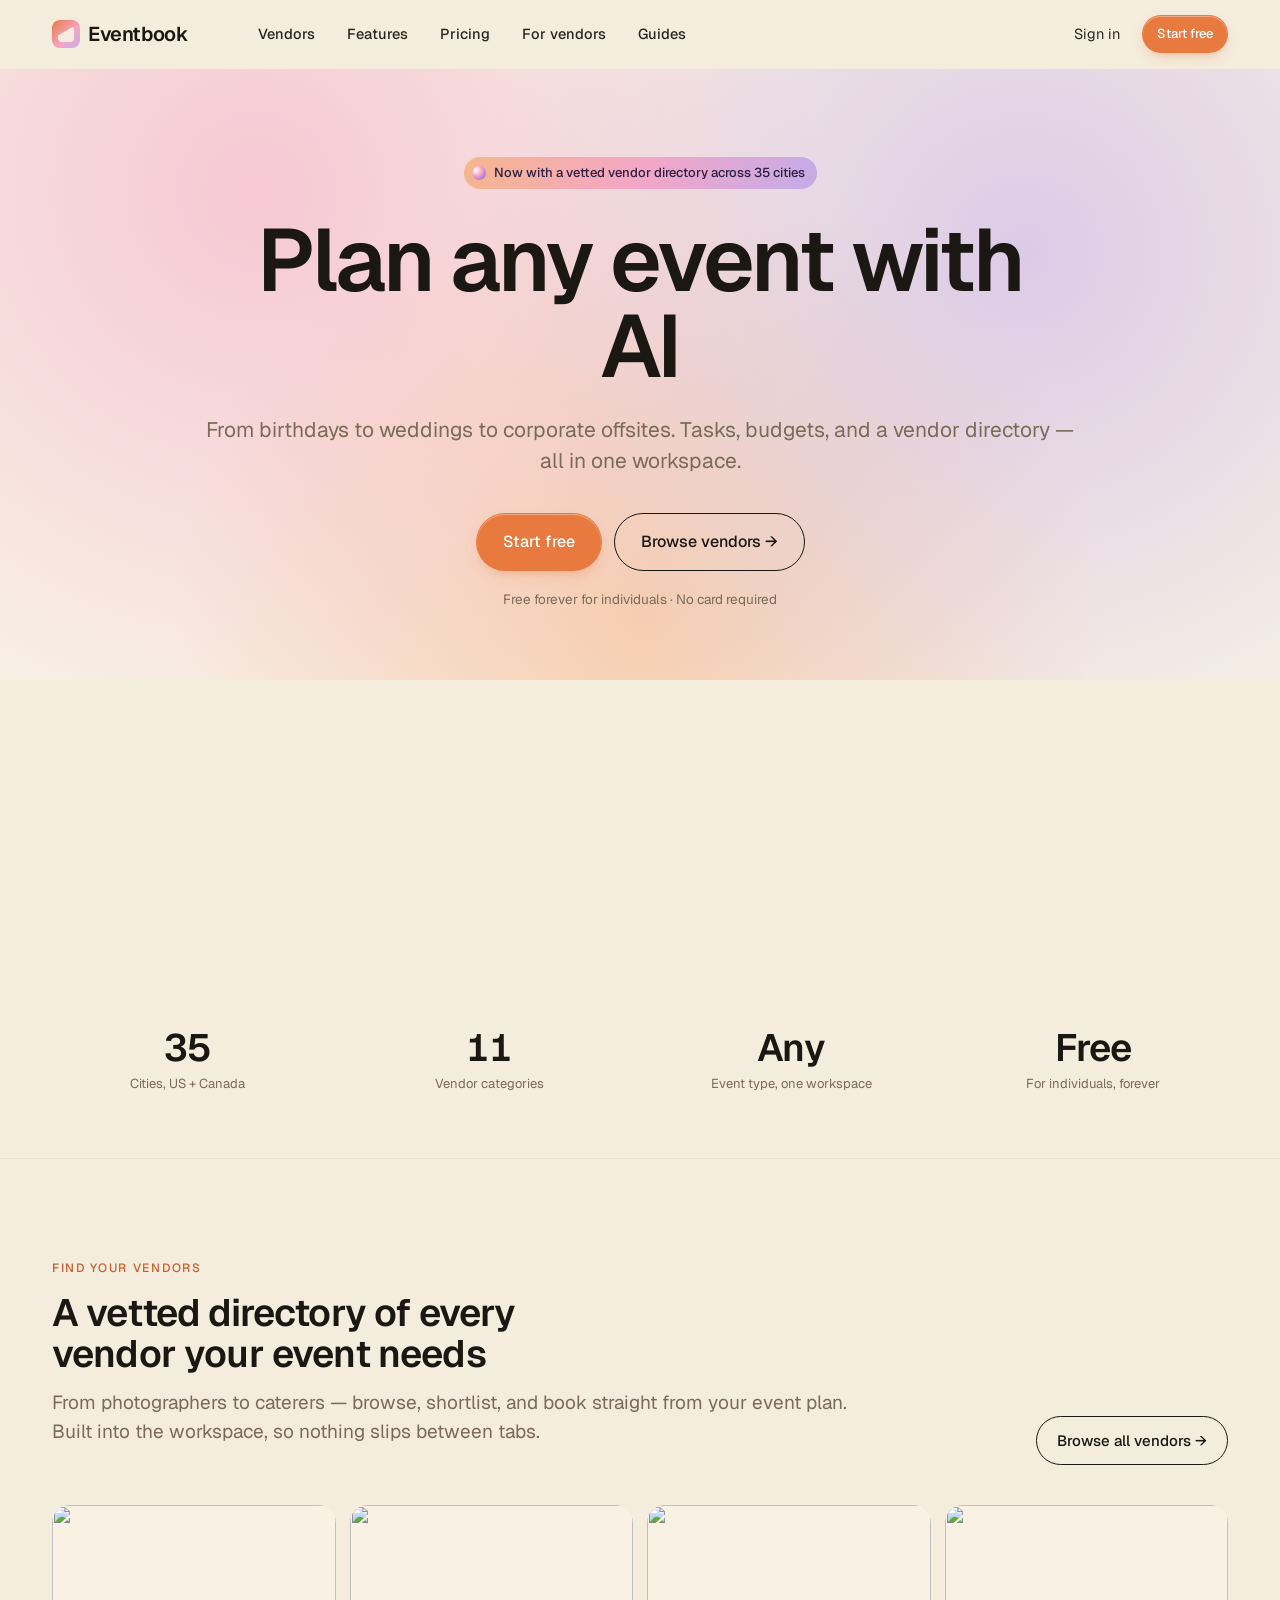
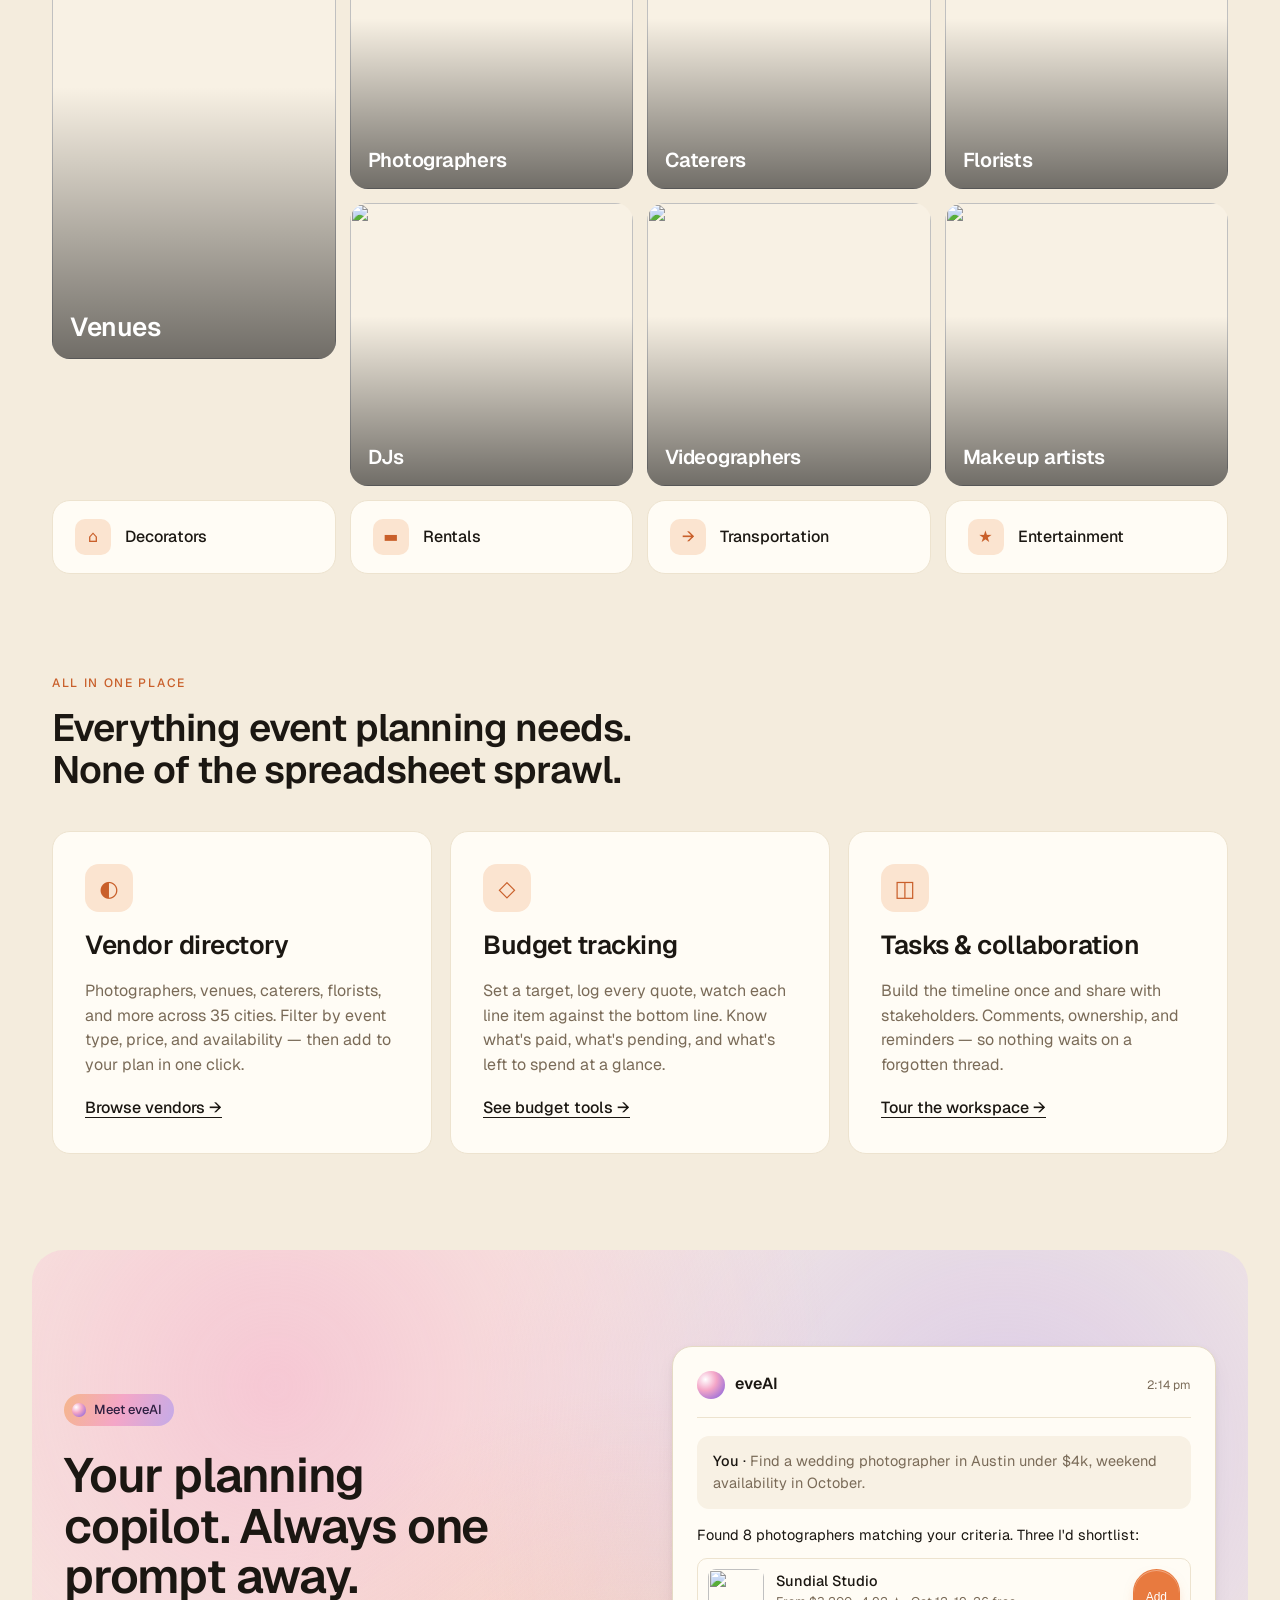
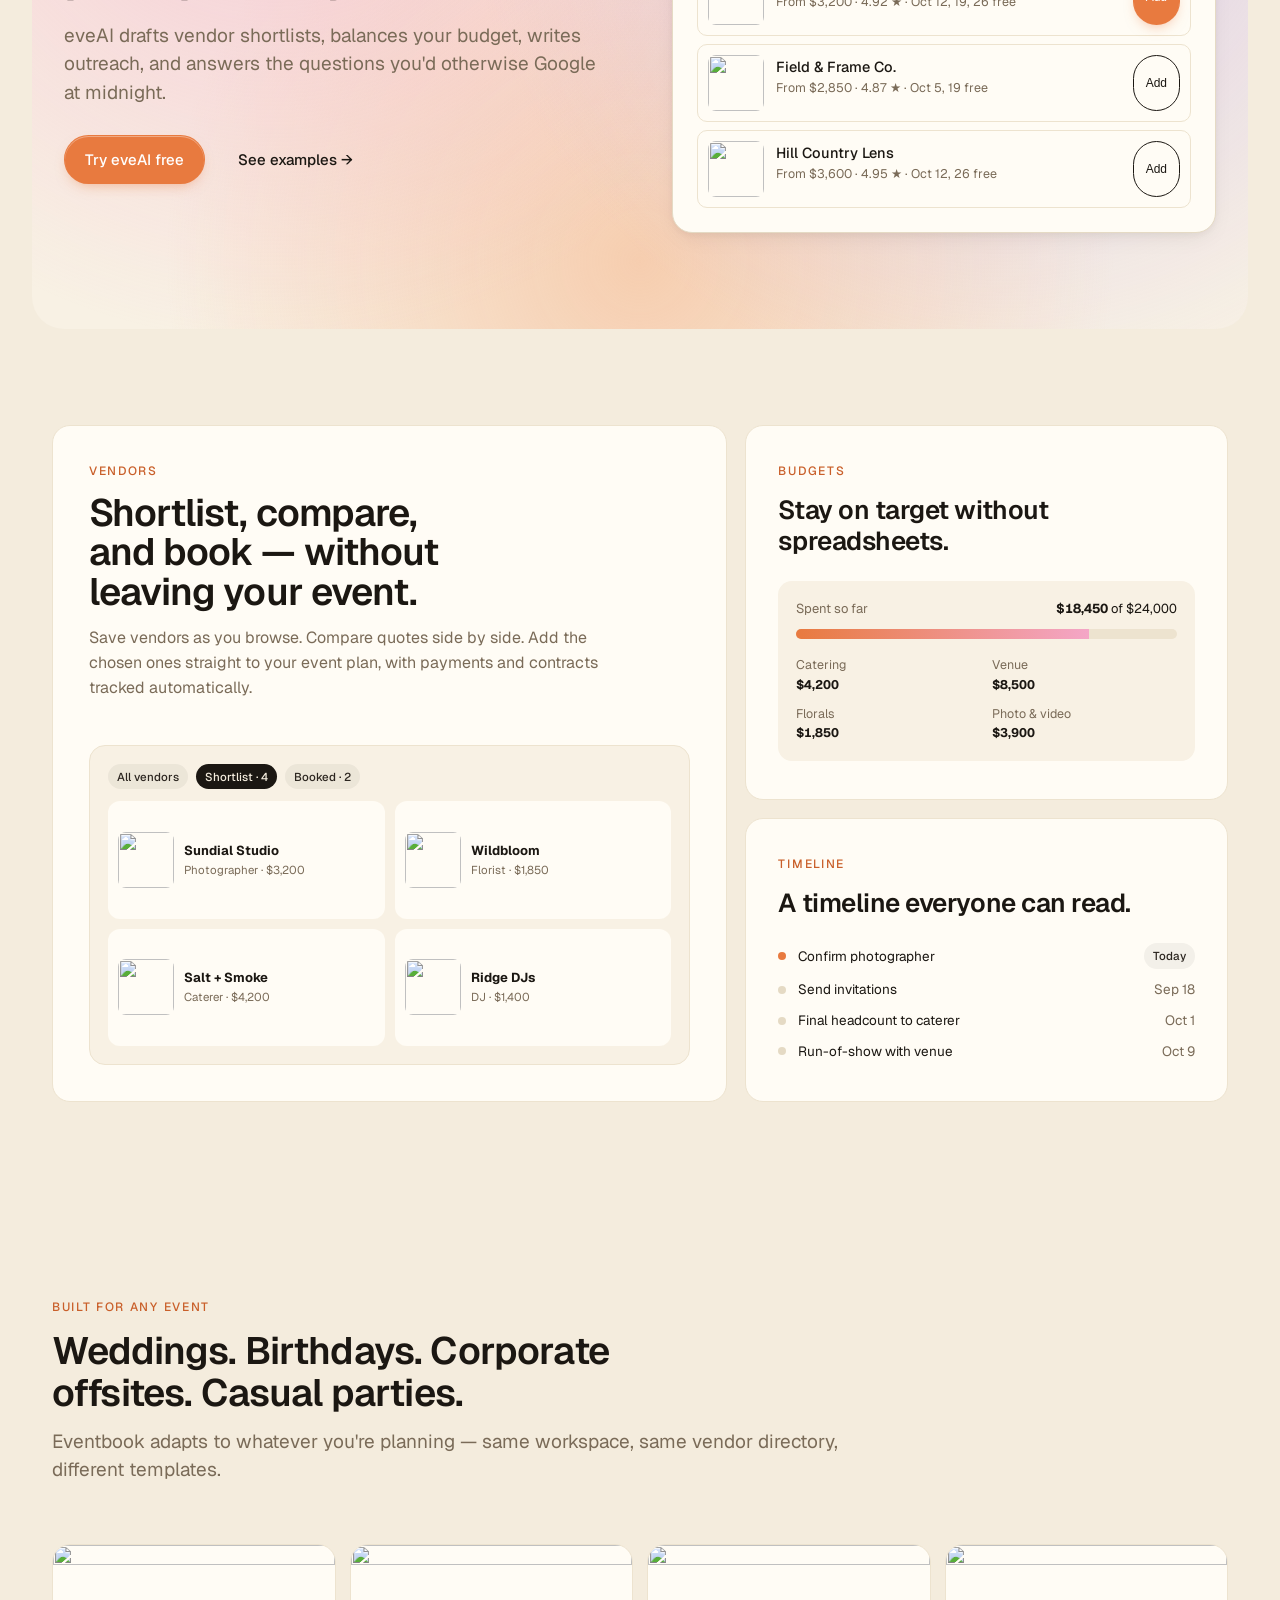
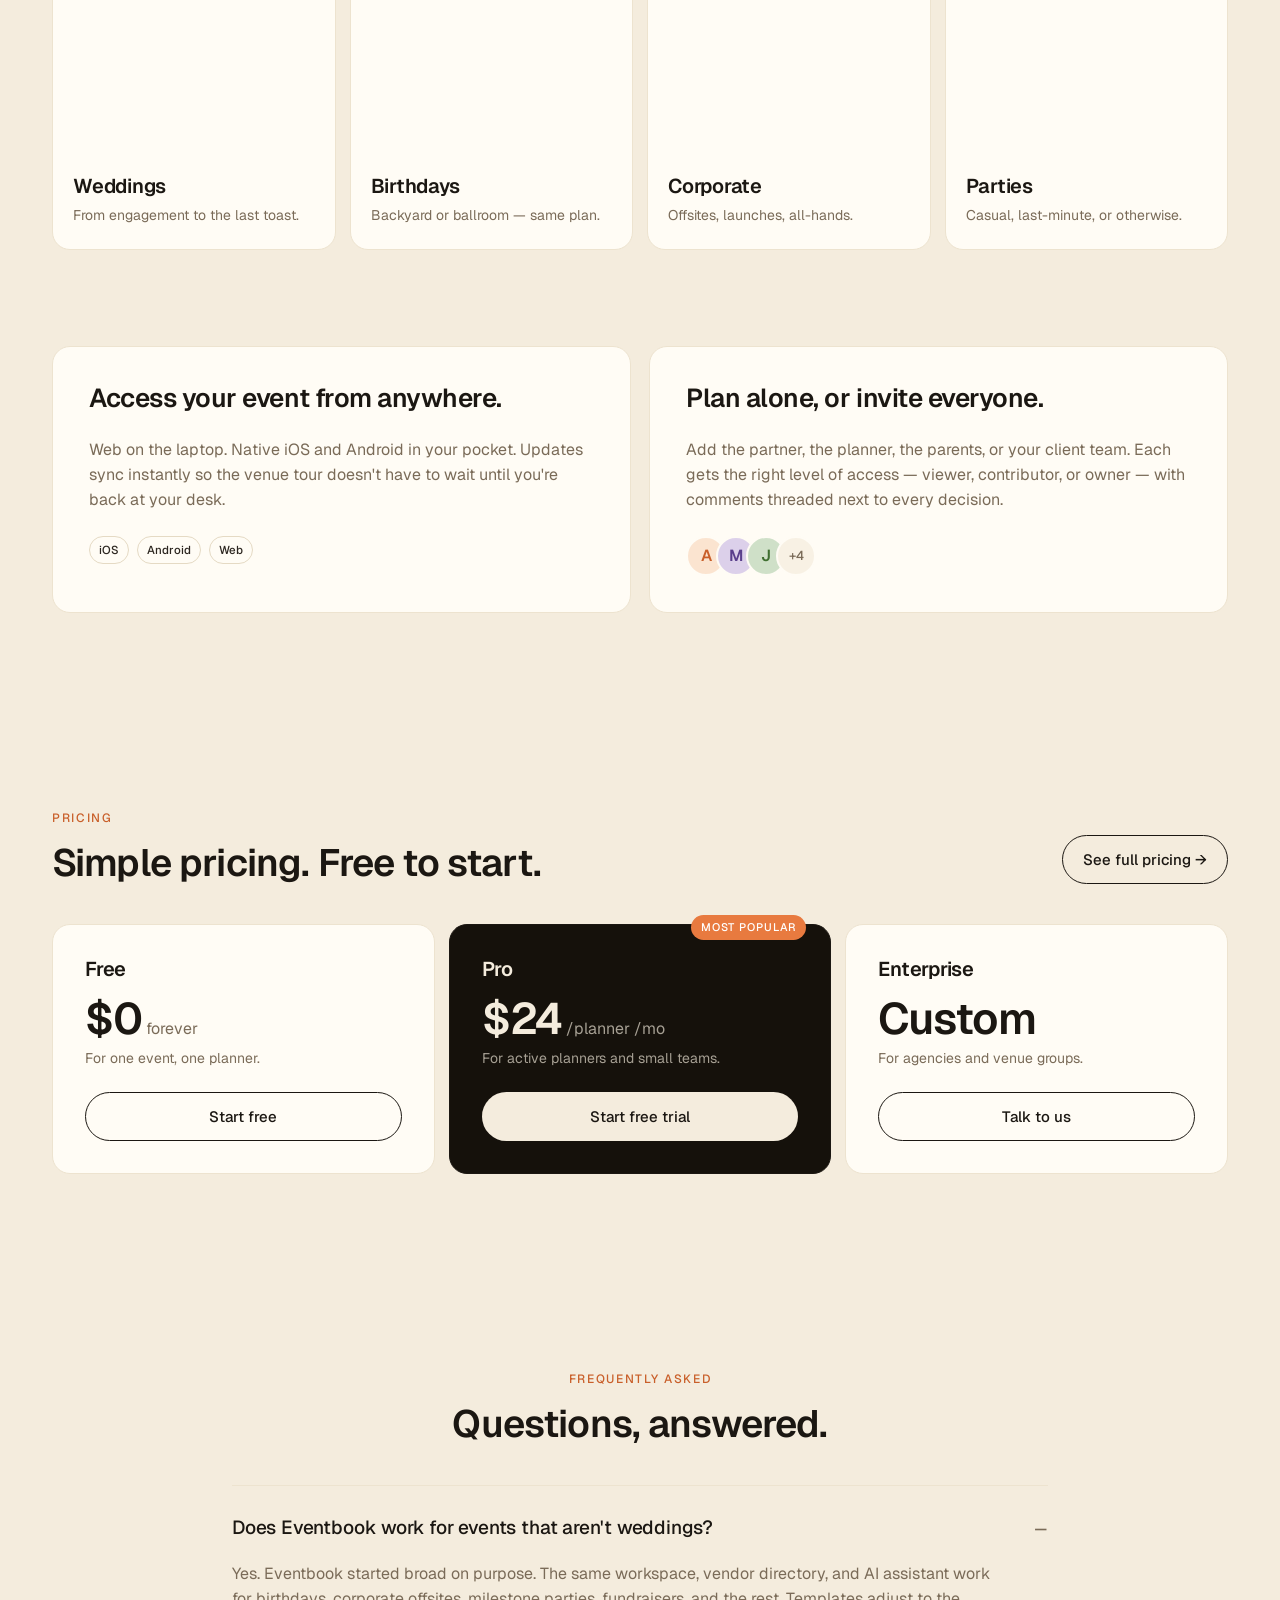
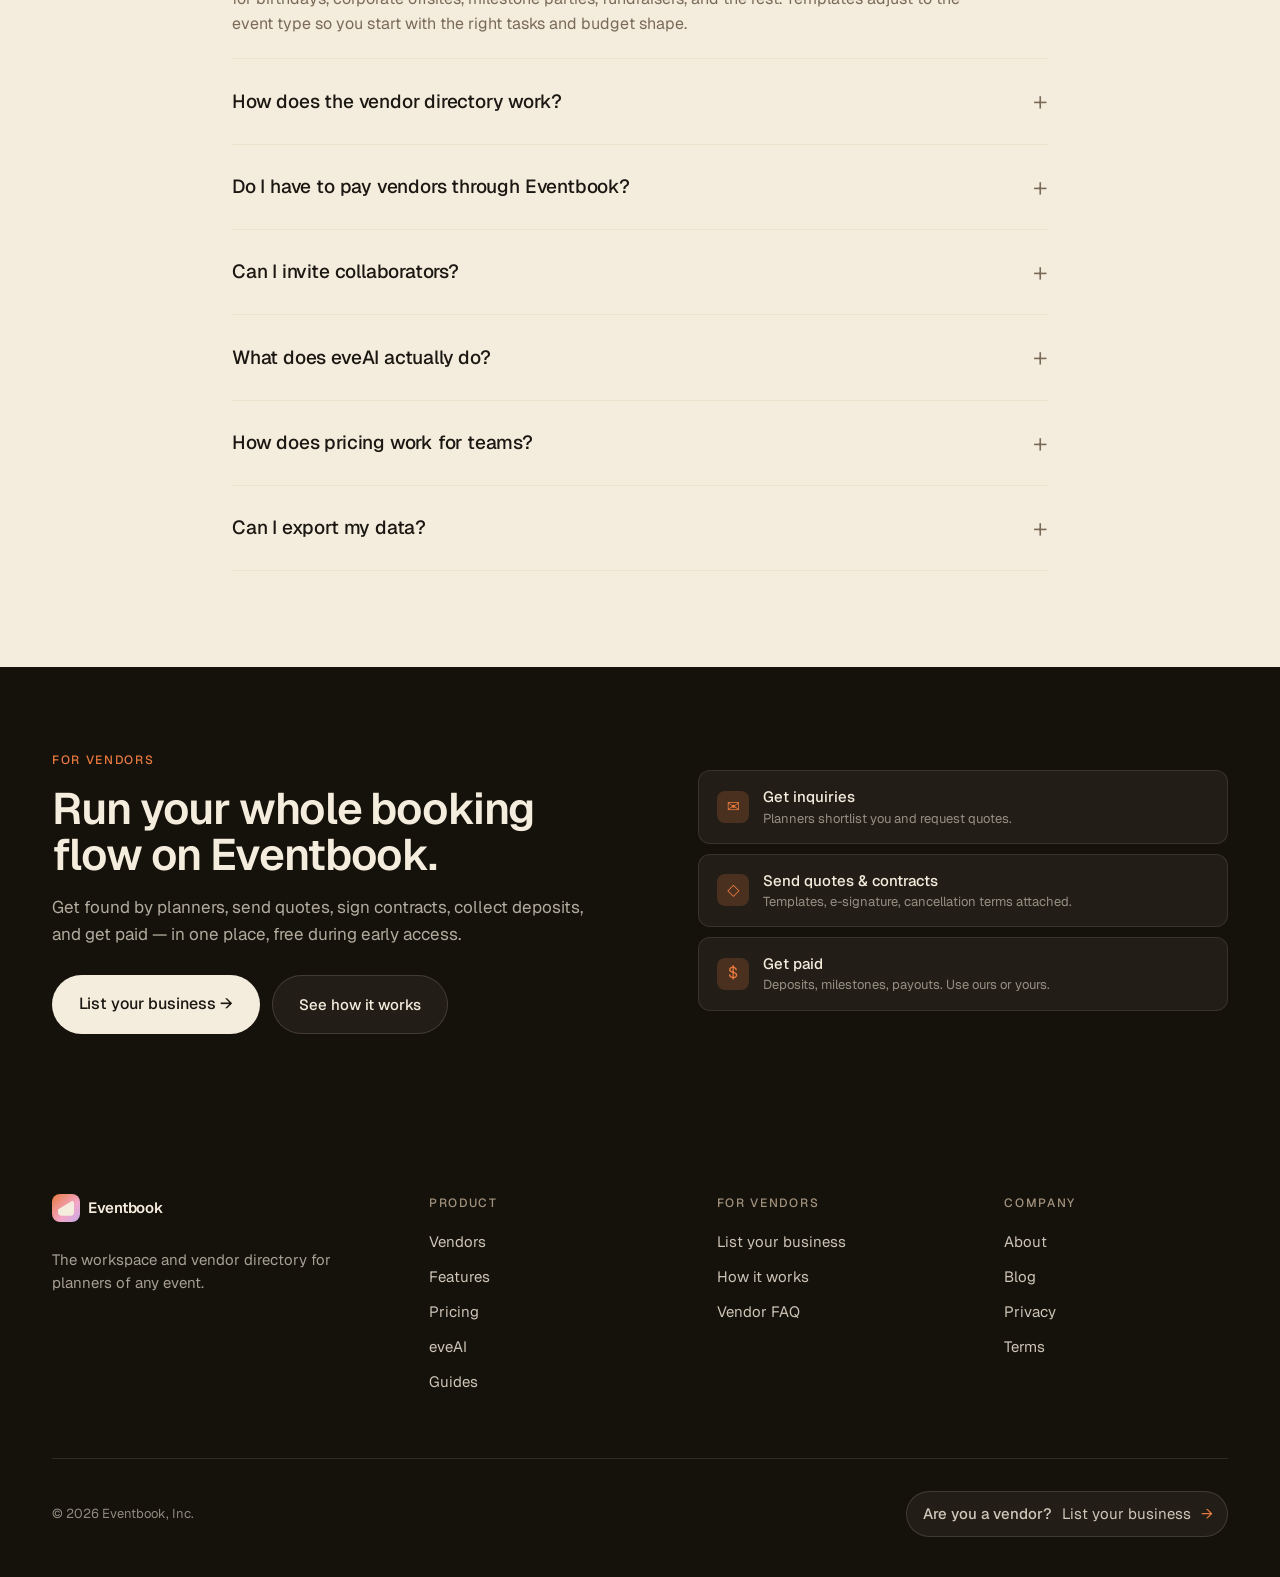
==== commit 23f6a8a0: "Add files via upload" ====
--- a/index.html
+++ b/index.html
@@ -83,10 +83,6 @@
   <div class="container">
     <div style="display: grid; grid-template-columns: repeat(4, 1fr); gap: 32px; text-align: center;">
       <div>
-        <div class="display-3 tabular" style="font-size: 38px;">12,400+</div>
-        <div class="muted" style="font-size: 13px; margin-top: 6px;">Vendors listed</div>
-      </div>
-      <div>
         <div class="display-3 tabular" style="font-size: 38px;">35</div>
         <div class="muted" style="font-size: 13px; margin-top: 6px;">Cities, US + Canada</div>
       </div>
@@ -95,8 +91,12 @@
         <div class="muted" style="font-size: 13px; margin-top: 6px;">Vendor categories</div>
       </div>
       <div>
-        <div class="display-3 tabular" style="font-size: 38px;">4 in 5</div>
-        <div class="muted" style="font-size: 13px; margin-top: 6px;">Planners book in &lt;14 days</div>
+        <div class="display-3 tabular" style="font-size: 38px;">Any</div>
+        <div class="muted" style="font-size: 13px; margin-top: 6px;">Event type, one workspace</div>
+      </div>
+      <div>
+        <div class="display-3 tabular" style="font-size: 38px;">Free</div>
+        <div class="muted" style="font-size: 13px; margin-top: 6px;">For individuals, forever</div>
       </div>
     </div>
   </div>
@@ -120,49 +120,42 @@
       <a href="directory.html" class="cat-tile" style="grid-row: span 2; aspect-ratio: 1 / 1.6;">
         <img src="https://images.unsplash.com/photo-1465495976277-4387d4b0b4c6?w=700&q=80&auto=format&fit=crop" alt="" />
         <div class="cat-tile-body">
-          <span class="cat-count">1,840 vendors</span>
           <h3 class="h3" style="color: #fff;">Venues</h3>
         </div>
       </a>
       <a href="directory.html" class="cat-tile">
         <img src="https://images.unsplash.com/photo-1519741497674-611481863552?w=600&q=80&auto=format&fit=crop" alt="" />
         <div class="cat-tile-body">
-          <span class="cat-count">2,210</span>
           <h3 class="h4" style="color: #fff;">Photographers</h3>
         </div>
       </a>
       <a href="#" class="cat-tile">
         <img src="https://images.unsplash.com/photo-1414235077428-338989a2e8c0?w=600&q=80&auto=format&fit=crop" alt="" />
         <div class="cat-tile-body">
-          <span class="cat-count">1,510</span>
           <h3 class="h4" style="color: #fff;">Caterers</h3>
         </div>
       </a>
       <a href="#" class="cat-tile">
         <img src="https://images.unsplash.com/photo-1464366400600-7168b8af9bc3?w=600&q=80&auto=format&fit=crop" alt="" />
         <div class="cat-tile-body">
-          <span class="cat-count">980</span>
           <h3 class="h4" style="color: #fff;">Florists</h3>
         </div>
       </a>
       <a href="#" class="cat-tile">
         <img src="https://images.unsplash.com/photo-1493676304819-0d7a8d026dcf?w=600&q=80&auto=format&fit=crop" alt="" />
         <div class="cat-tile-body">
-          <span class="cat-count">720</span>
           <h3 class="h4" style="color: #fff;">DJs</h3>
         </div>
       </a>
       <a href="#" class="cat-tile">
         <img src="https://images.unsplash.com/photo-1492684223066-81342ee5ff30?w=600&q=80&auto=format&fit=crop" alt="" />
         <div class="cat-tile-body">
-          <span class="cat-count">540</span>
           <h3 class="h4" style="color: #fff;">Videographers</h3>
         </div>
       </a>
       <a href="#" class="cat-tile">
         <img src="https://images.unsplash.com/photo-1487530811176-3780de880c2d?w=600&q=80&auto=format&fit=crop" alt="" />
         <div class="cat-tile-body">
-          <span class="cat-count">410</span>
           <h3 class="h4" style="color: #fff;">Makeup artists</h3>
         </div>
       </a>
@@ -172,22 +165,18 @@
       <a href="#" class="cat-card-sm">
         <span class="cat-ico">⌂</span>
         <span>Decorators</span>
-        <span class="muted">630</span>
       </a>
       <a href="#" class="cat-card-sm">
         <span class="cat-ico">▬</span>
         <span>Rentals</span>
-        <span class="muted">880</span>
       </a>
       <a href="#" class="cat-card-sm">
         <span class="cat-ico">→</span>
         <span>Transportation</span>
-        <span class="muted">340</span>
       </a>
       <a href="#" class="cat-card-sm">
         <span class="cat-ico">★</span>
         <span>Entertainment</span>
-        <span class="muted">490</span>
       </a>
     </div>
   </div>
@@ -262,7 +251,7 @@
       <div class="card" style="padding: 32px; display: flex; flex-direction: column; gap: 18px; min-height: 320px;">
         <div style="width: 48px; height: 48px; border-radius: 14px; background: var(--peach-tint); color: var(--peach-deep); display: flex; align-items: center; justify-content: center; font-size: 22px;">◐</div>
         <h3 class="h3">Vendor directory</h3>
-        <p class="muted" style="margin: 0;">12,400 photographers, venues, caterers, florists, and more across 35 cities. Filter by event type, price, and availability — then add to your plan in one click.</p>
+        <p class="muted" style="margin: 0;">Photographers, venues, caterers, florists, and more across 35 cities. Filter by event type, price, and availability — then add to your plan in one click.</p>
         <a href="vendors.html" class="muted" style="margin-top: auto; font-weight: 500; color: var(--ink); text-decoration: underline; text-underline-offset: 4px;">Browse vendors →</a>
       </div>
       <div class="card" style="padding: 32px; display: flex; flex-direction: column; gap: 18px; min-height: 320px;">
@@ -560,7 +549,7 @@
       </details>
       <details>
         <summary>How does the vendor directory work?</summary>
-        <div>Browse 12,400 vetted vendors across 11 categories and 35 cities. Filter by event type, price range, and availability, save shortlists, request quotes, and add chosen vendors directly to your event plan. Booking and payments stay tracked alongside everything else.</div>
+        <div>Browse vetted vendors across 11 categories and 35 cities. Filter by event type, price range, and availability, save shortlists, request quotes, and add chosen vendors directly to your event plan. Booking and payments stay tracked alongside everything else.</div>
       </details>
       <details>
         <summary>Do I have to pay vendors through Eventbook?</summary>
@@ -586,15 +575,37 @@
   </div>
 </section>
 
-<!-- ============ VENDOR BAND ============ -->
-<section class="vband">
-  <div class="container vband-inner">
-    <div>
-      <h3>Are you a vendor?</h3>
-      <p>Get listed in front of planners booking weddings, birthdays, and corporate events across 35 cities. Free during early access.</p>
-    </div>
-    <div style="display: flex; gap: 12px;">
-      <a href="for-vendors.html" class="btn btn-on-dark">List your business →</a>
+<!-- ============ VENDOR BAND (expanded) ============ -->
+<section class="vband" style="padding: 80px 0;">
+  <div class="container">
+    <div style="display: grid; grid-template-columns: 1.1fr 1fr; gap: 64px; align-items: center;">
+      <div>
+        <span class="eyebrow" style="color: var(--peach);">For vendors</span>
+        <h3 style="font-size: 44px; font-weight: 600; letter-spacing: -0.025em; line-height: 1.05; margin: 14px 0 0; max-width: 18ch;">Run your whole booking flow on Eventbook.</h3>
+        <p style="color: rgba(244, 236, 221, .7); margin: 16px 0 0; font-size: 17px; line-height: 1.55; max-width: 50ch;">
+          Get found by planners, send quotes, sign contracts, collect deposits, and get paid — in one place, free during early access.
+        </p>
+        <div style="display: flex; gap: 12px; margin-top: 28px; flex-wrap: wrap;">
+          <a href="for-vendors.html" class="btn btn-on-dark btn-lg">List your business →</a>
+          <a href="for-vendors.html#how" class="btn" style="background: rgba(244, 236, 221, .06); color: var(--cream); border: 1px solid rgba(244, 236, 221, .15); padding: 16px 26px;">See how it works</a>
+        </div>
+      </div>
+
+      <!-- Flow strip -->
+      <div style="display: flex; flex-direction: column; gap: 10px;">
+        <div style="padding: 14px 18px; background: rgba(244, 236, 221, .06); border: 1px solid rgba(244, 236, 221, .1); border-radius: 12px; display: flex; align-items: center; gap: 14px;">
+          <span style="width: 32px; height: 32px; border-radius: 8px; background: rgba(232, 122, 63, .2); color: var(--peach); display: flex; align-items: center; justify-content: center; flex-shrink: 0;">✉</span>
+          <div><div style="font-weight: 500; font-size: 15px;">Get inquiries</div><div style="color: rgba(244, 236, 221, .55); font-size: 13px;">Planners shortlist you and request quotes.</div></div>
+        </div>
+        <div style="padding: 14px 18px; background: rgba(244, 236, 221, .06); border: 1px solid rgba(244, 236, 221, .1); border-radius: 12px; display: flex; align-items: center; gap: 14px;">
+          <span style="width: 32px; height: 32px; border-radius: 8px; background: rgba(232, 122, 63, .2); color: var(--peach); display: flex; align-items: center; justify-content: center; flex-shrink: 0;">◇</span>
+          <div><div style="font-weight: 500; font-size: 15px;">Send quotes &amp; contracts</div><div style="color: rgba(244, 236, 221, .55); font-size: 13px;">Templates, e-signature, cancellation terms attached.</div></div>
+        </div>
+        <div style="padding: 14px 18px; background: rgba(244, 236, 221, .06); border: 1px solid rgba(244, 236, 221, .1); border-radius: 12px; display: flex; align-items: center; gap: 14px;">
+          <span style="width: 32px; height: 32px; border-radius: 8px; background: rgba(232, 122, 63, .2); color: var(--peach); display: flex; align-items: center; justify-content: center; flex-shrink: 0;">$</span>
+          <div><div style="font-weight: 500; font-size: 15px;">Get paid</div><div style="color: rgba(244, 236, 221, .55); font-size: 13px;">Deposits, milestones, payouts. Use ours or yours.</div></div>
+        </div>
+      </div>
     </div>
   </div>
 </section>
